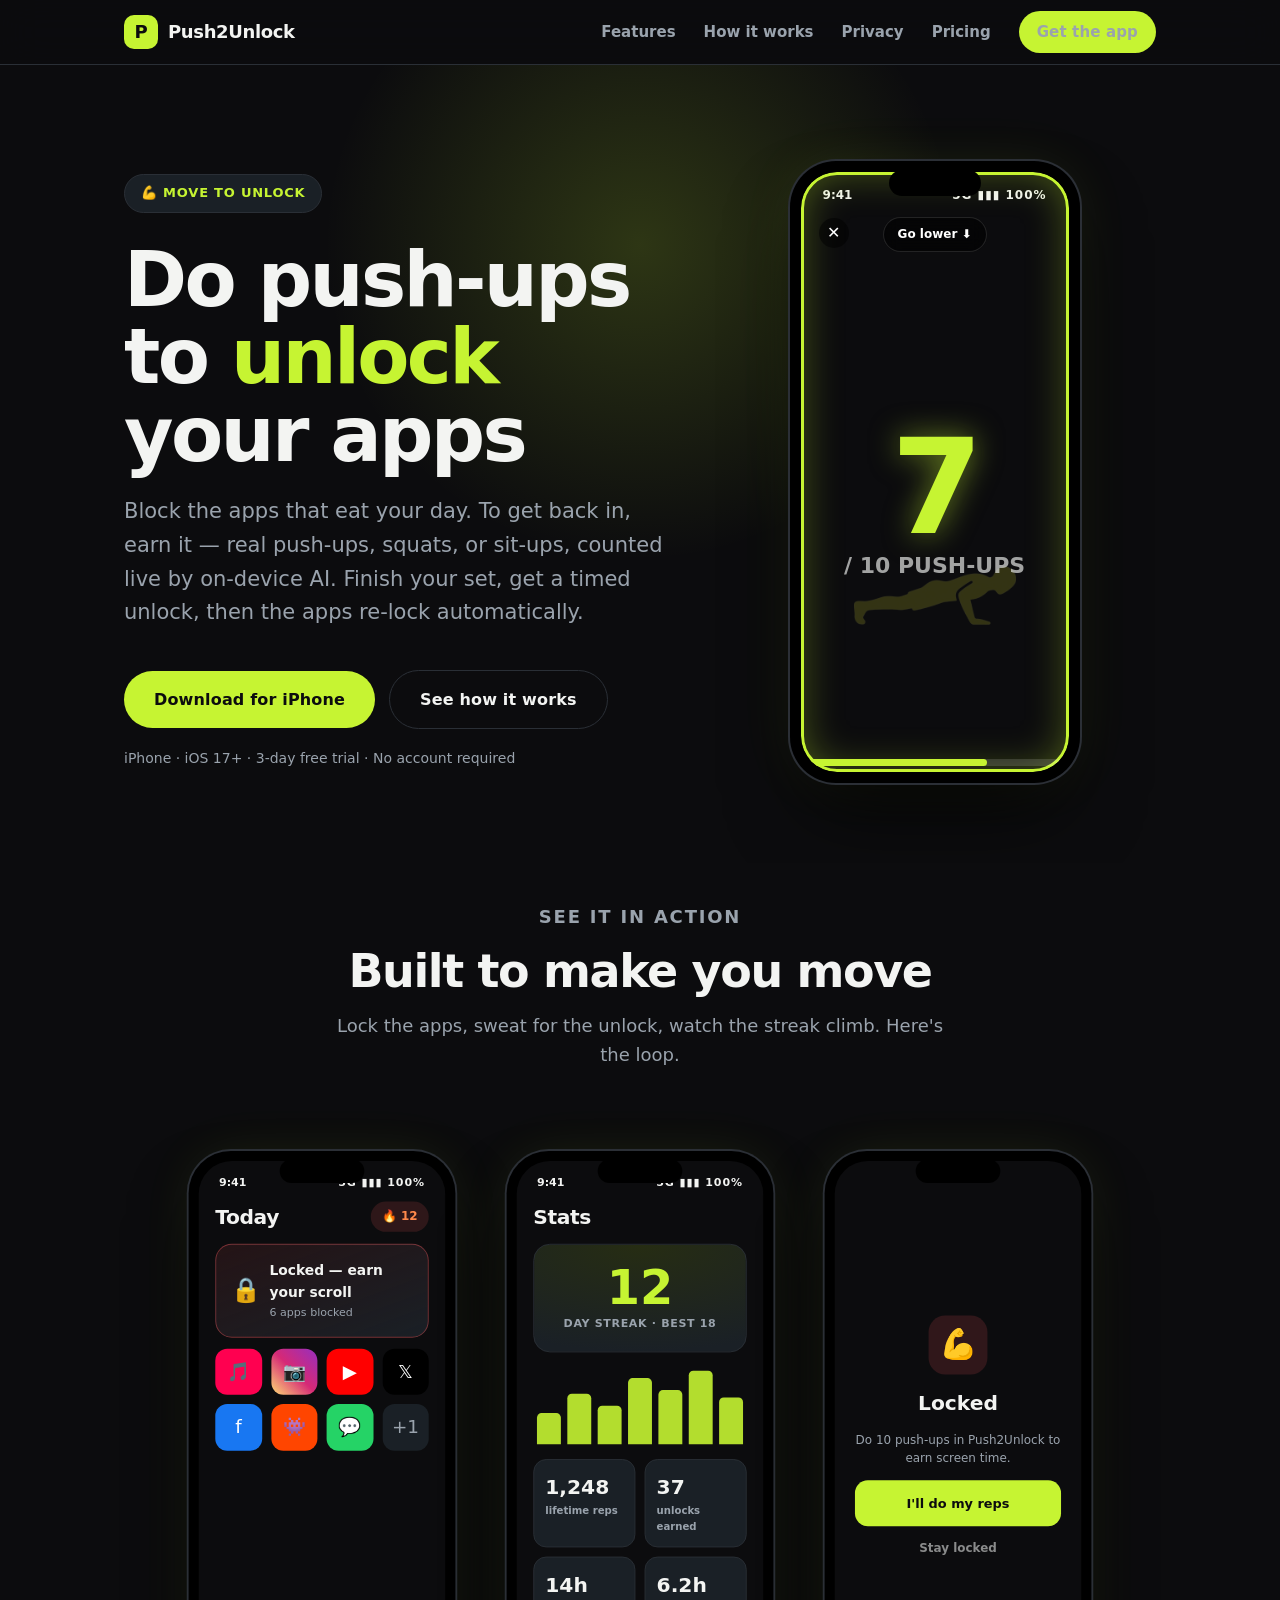
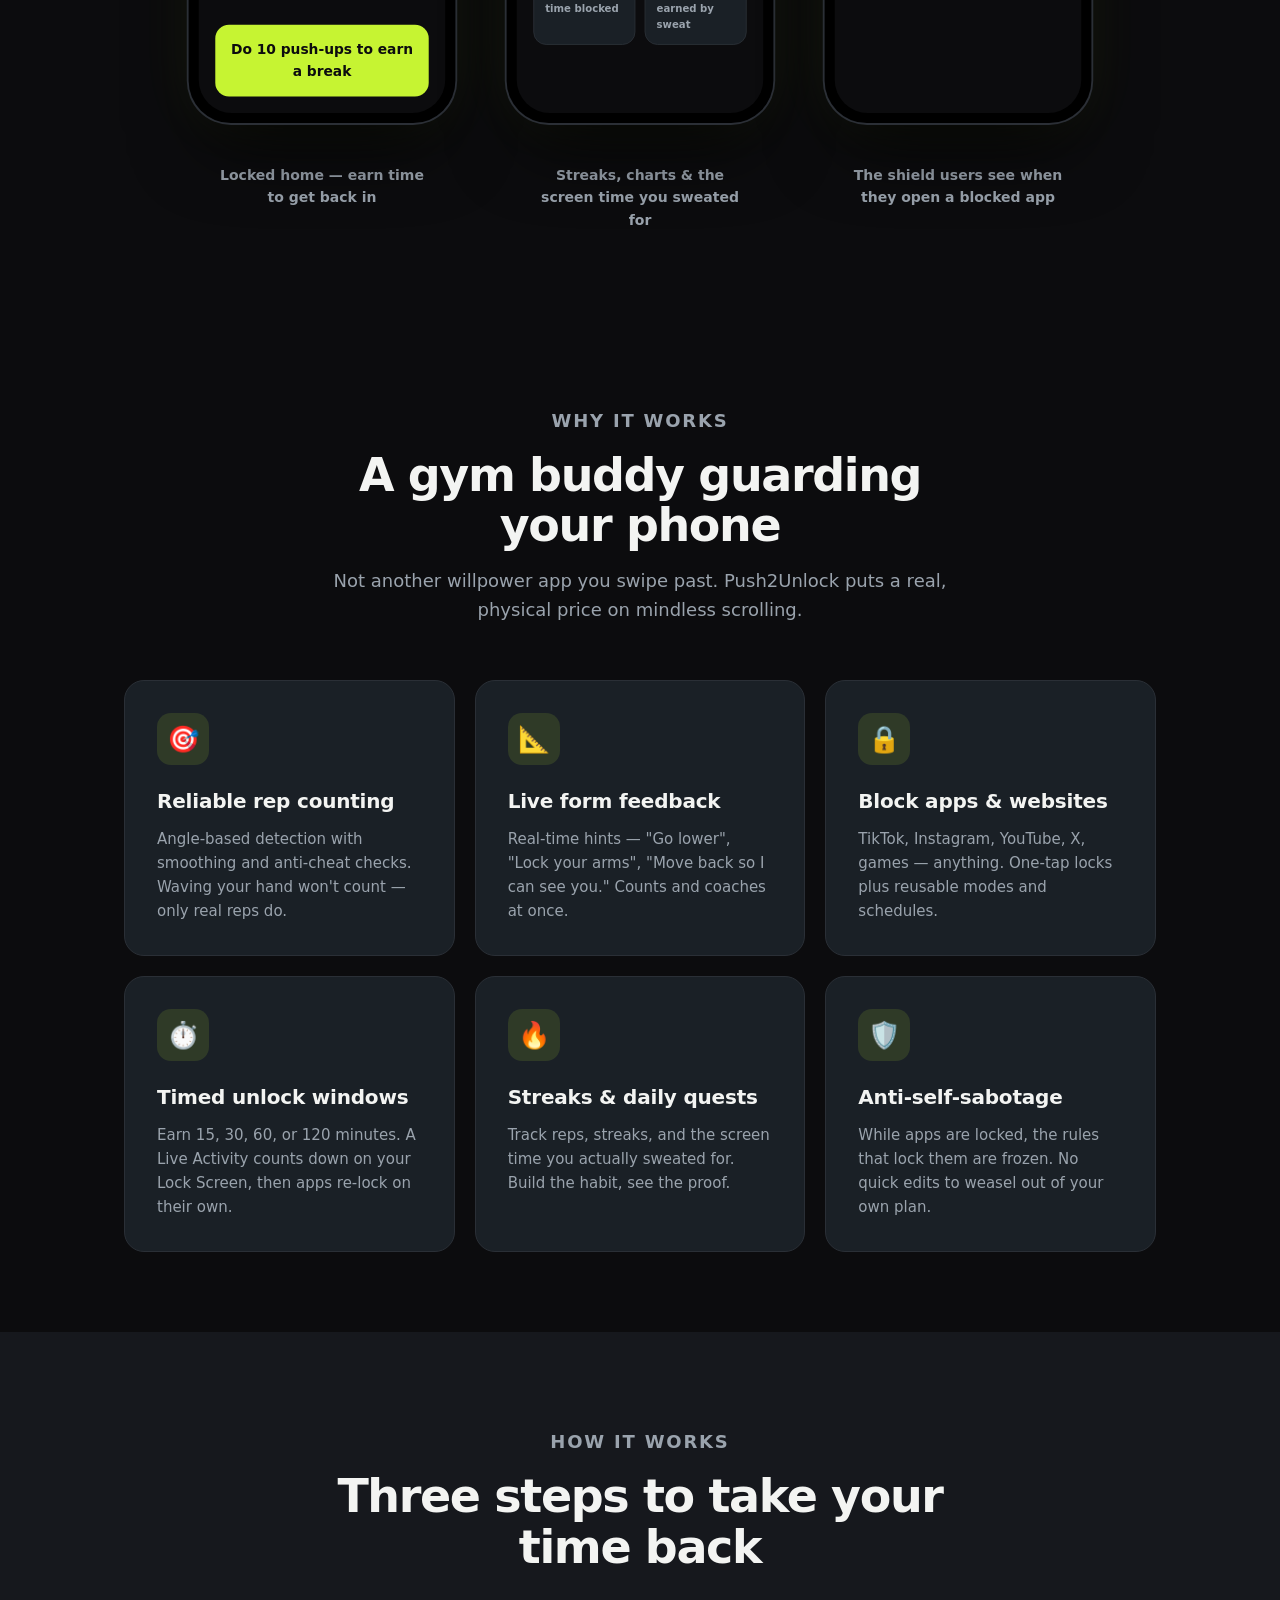
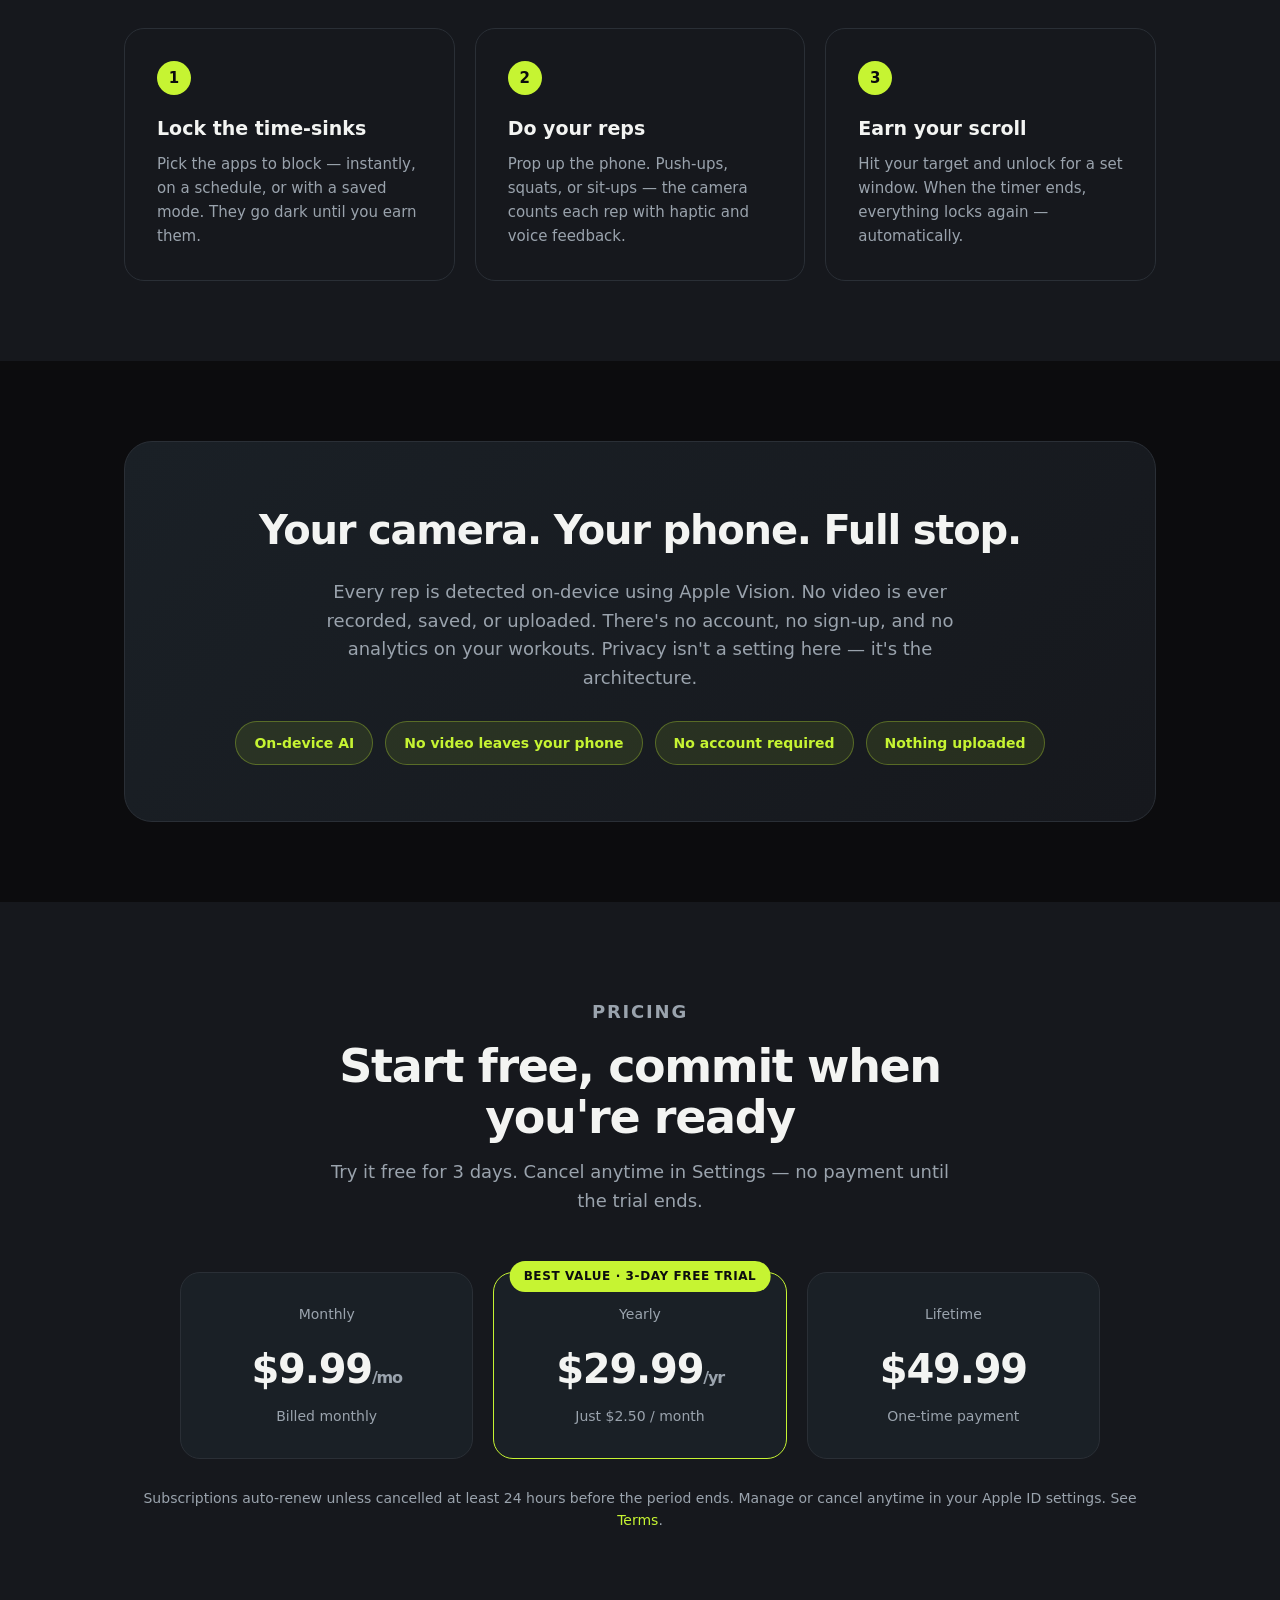
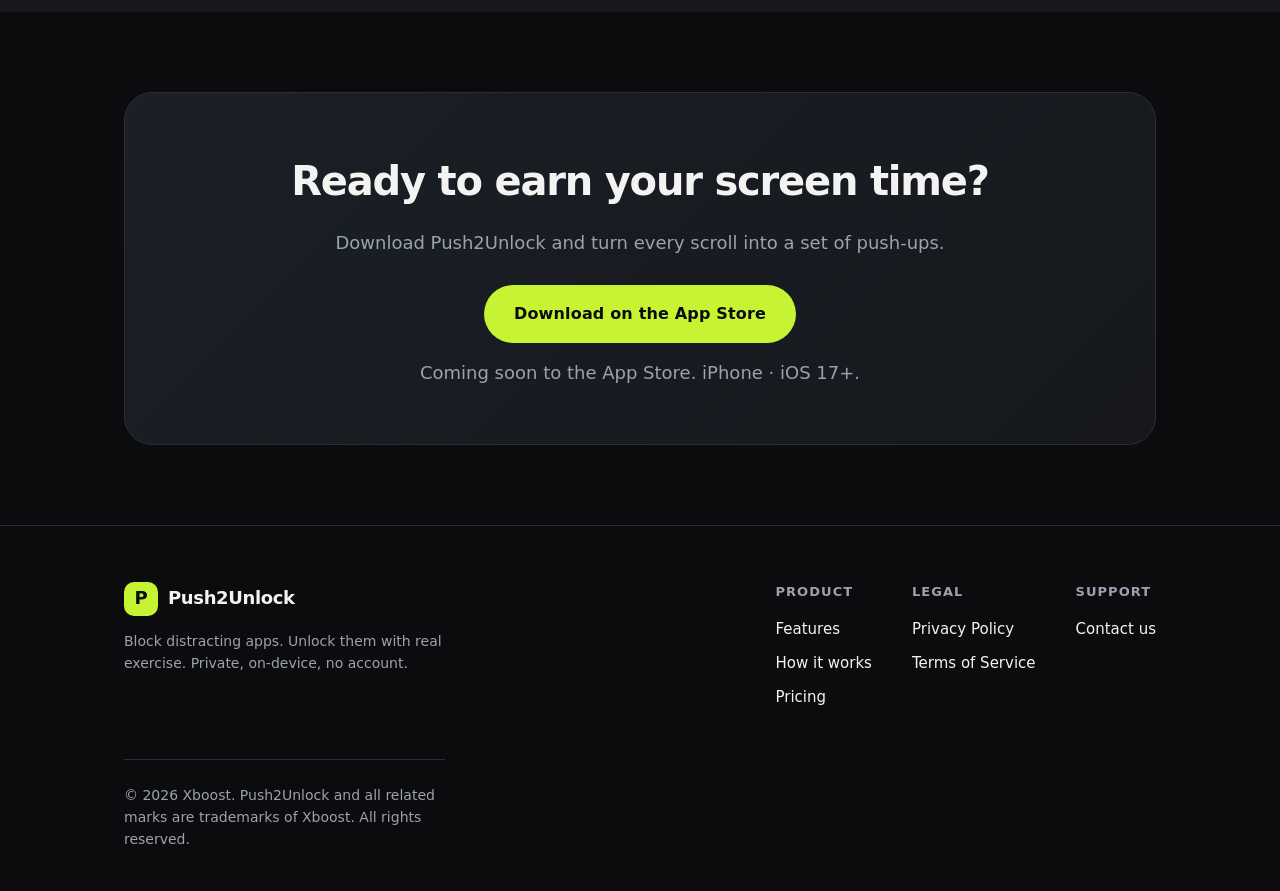
==== index.html @ 7b121238 "landing page push2unlock v1" ====
<!DOCTYPE html>
<html lang="en">
<head>
  <meta charset="UTF-8" />
  <meta name="viewport" content="width=device-width, initial-scale=1.0" />
  <title>Push2Unlock — Do Push-Ups to Unlock Your Apps</title>
  <meta name="description" content="Block distracting apps. Earn screen time by doing real push-ups, squats, or sit-ups. On-device AI counts your reps — no video ever leaves your phone." />
  <meta property="og:title" content="Push2Unlock — Do Push-Ups to Unlock Your Apps" />
  <meta property="og:description" content="Block TikTok, Instagram, YouTube & more. Unlock them with real exercise. Private, on-device rep counting." />
  <meta property="og:type" content="website" />
  <link rel="stylesheet" href="styles.css" />
</head>
<body>

  <nav class="nav">
    <div class="wrap">
      <a href="index.html" class="brand"><span class="mark">P</span>Push2Unlock</a>
      <div class="nav-links">
        <a href="#features">Features</a>
        <a href="#how">How it works</a>
        <a href="#privacy">Privacy</a>
        <a href="#pricing">Pricing</a>
        <a href="#download" class="btn btn-sm">Get the app</a>
      </div>
    </div>
  </nav>

  <header class="hero">
    <div class="wrap hero-split">
      <div>
        <span class="chip">💪 Move to unlock</span>
        <h1>Do push-ups to <span class="accent">unlock</span> your apps</h1>
        <p class="lede">
          Block the apps that eat your day. To get back in, earn it — real push-ups, squats,
          or sit-ups, counted live by on-device AI. Finish your set, get a timed unlock, then
          the apps re-lock automatically.
        </p>
        <div class="cta-row">
          <a href="#download" class="btn">Download for iPhone</a>
          <a href="#how" class="btn btn-ghost">See how it works</a>
        </div>
        <p class="note">iPhone · iOS 17+ · 3-day free trial · No account required</p>
      </div>
      <div class="hero-phones">
        <!-- Workout counter takeover -->
        <div class="device">
          <div class="notch"></div>
          <div class="screen scr-workout">
            <div class="statusbar"><span>9:41</span><span style="letter-spacing:1px;">5G ▮▮▮ 100%</span></div>
            <div class="wk-x">✕</div>
            <img class="wk-sil" src="assets/push-ups.png" alt="" />
            <div class="wk-pill">Go lower ⬇</div>
            <div class="wk-count">
              <div class="big">7</div>
              <div class="of">/ 10 PUSH-UPS</div>
            </div>
            <div class="wk-bar"><i></i></div>
          </div>
        </div>
      </div>
    </div>
  </header>

  <section id="screens" style="padding-top: 24px;">
    <div class="wrap">
      <div class="section-head">
        <p class="eyebrow">See it in action</p>
        <h2>Built to make you move</h2>
        <p>Lock the apps, sweat for the unlock, watch the streak climb. Here's the loop.</p>
      </div>
      <div class="gallery">

        <!-- Home — locked -->
        <figure>
          <div class="device">
            <div class="notch"></div>
            <div class="screen">
              <div class="statusbar"><span>9:41</span><span style="letter-spacing:1px;">5G ▮▮▮ 100%</span></div>
              <div class="scr-pad">
                <div class="appbar"><span class="ttl">Today</span><span class="flame">🔥 12</span></div>
                <div class="uicard locked">
                  <div class="lock-status">
                    <span class="em">🔒</span>
                    <div>
                      <div class="t">Locked — earn your scroll</div>
                      <div class="s">6 apps blocked</div>
                    </div>
                  </div>
                </div>
                <div class="appgrid">
                  <div class="ic" style="background:#FF0050;">🎵</div>
                  <div class="ic" style="background:linear-gradient(45deg,#feda75,#d62976,#962fbf);">📷</div>
                  <div class="ic" style="background:#FF0000;">▶</div>
                  <div class="ic" style="background:#000;">𝕏</div>
                  <div class="ic" style="background:#1877F2;">f</div>
                  <div class="ic" style="background:#FF4500;">👾</div>
                  <div class="ic" style="background:#25D366;">💬</div>
                  <div class="ic" style="background:var(--ink-card);color:var(--fog);">+1</div>
                </div>
                <div style="flex:1;"></div>
                <div class="btn-fill lg">Do 10 push-ups to earn a break</div>
              </div>
            </div>
          </div>
          <figcaption>Locked home — earn time to get back in</figcaption>
        </figure>

        <!-- Stats -->
        <figure>
          <div class="device">
            <div class="notch"></div>
            <div class="screen">
              <div class="statusbar"><span>9:41</span><span style="letter-spacing:1px;">5G ▮▮▮ 100%</span></div>
              <div class="scr-pad">
                <div class="appbar"><span class="ttl">Stats</span></div>
                <div class="streak-hero">
                  <div class="n">12</div>
                  <div class="l">day streak · best 18</div>
                </div>
                <div class="chart">
                  <i style="height:40%"></i><i style="height:65%"></i><i style="height:50%"></i>
                  <i style="height:85%"></i><i style="height:70%"></i><i style="height:95%"></i><i style="height:60%"></i>
                </div>
                <div class="statrow">
                  <div class="stat-mini"><div class="v">1,248</div><div class="k">lifetime reps</div></div>
                  <div class="stat-mini"><div class="v">37</div><div class="k">unlocks earned</div></div>
                  <div class="stat-mini"><div class="v">14h</div><div class="k">time blocked</div></div>
                  <div class="stat-mini"><div class="v">6.2h</div><div class="k">earned by sweat</div></div>
                </div>
              </div>
            </div>
          </div>
          <figcaption>Streaks, charts & the screen time you sweated for</figcaption>
        </figure>

        <!-- Shield (on a blocked app) -->
        <figure>
          <div class="device">
            <div class="notch"></div>
            <div class="screen scr-shield">
              <div class="lk">💪</div>
              <h4>Locked</h4>
              <p>Do 10 push-ups in Push2Unlock to earn screen time.</p>
              <div class="b1">I'll do my reps</div>
              <div class="b2">Stay locked</div>
            </div>
          </div>
          <figcaption>The shield users see when they open a blocked app</figcaption>
        </figure>

      </div>
    </div>
  </section>

  <section id="features">
    <div class="wrap">
      <div class="section-head">
        <p class="eyebrow">Why it works</p>
        <h2>A gym buddy guarding your phone</h2>
        <p>Not another willpower app you swipe past. Push2Unlock puts a real, physical price on mindless scrolling.</p>
      </div>
      <div class="grid">
        <div class="card">
          <div class="ico">🎯</div>
          <h3>Reliable rep counting</h3>
          <p>Angle-based detection with smoothing and anti-cheat checks. Waving your hand won't count — only real reps do.</p>
        </div>
        <div class="card">
          <div class="ico">📐</div>
          <h3>Live form feedback</h3>
          <p>Real-time hints — "Go lower", "Lock your arms", "Move back so I can see you." Counts and coaches at once.</p>
        </div>
        <div class="card">
          <div class="ico">🔒</div>
          <h3>Block apps & websites</h3>
          <p>TikTok, Instagram, YouTube, X, games — anything. One-tap locks plus reusable modes and schedules.</p>
        </div>
        <div class="card">
          <div class="ico">⏱️</div>
          <h3>Timed unlock windows</h3>
          <p>Earn 15, 30, 60, or 120 minutes. A Live Activity counts down on your Lock Screen, then apps re-lock on their own.</p>
        </div>
        <div class="card">
          <div class="ico">🔥</div>
          <h3>Streaks & daily quests</h3>
          <p>Track reps, streaks, and the screen time you actually sweated for. Build the habit, see the proof.</p>
        </div>
        <div class="card">
          <div class="ico">🛡️</div>
          <h3>Anti-self-sabotage</h3>
          <p>While apps are locked, the rules that lock them are frozen. No quick edits to weasel out of your own plan.</p>
        </div>
      </div>
    </div>
  </section>

  <section id="how" style="background: var(--ink-raised);">
    <div class="wrap">
      <div class="section-head">
        <p class="eyebrow">How it works</p>
        <h2>Three steps to take your time back</h2>
      </div>
      <div class="steps">
        <div class="step">
          <div class="num"></div>
          <h3>Lock the time-sinks</h3>
          <p>Pick the apps to block — instantly, on a schedule, or with a saved mode. They go dark until you earn them.</p>
        </div>
        <div class="step">
          <div class="num"></div>
          <h3>Do your reps</h3>
          <p>Prop up the phone. Push-ups, squats, or sit-ups — the camera counts each rep with haptic and voice feedback.</p>
        </div>
        <div class="step">
          <div class="num"></div>
          <h3>Earn your scroll</h3>
          <p>Hit your target and unlock for a set window. When the timer ends, everything locks again — automatically.</p>
        </div>
      </div>
    </div>
  </section>

  <section id="privacy">
    <div class="wrap">
      <div class="band">
        <h2>Your camera. Your phone. Full stop.</h2>
        <p>
          Every rep is detected on-device using Apple Vision. No video is ever recorded, saved, or
          uploaded. There's no account, no sign-up, and no analytics on your workouts. Privacy
          isn't a setting here — it's the architecture.
        </p>
        <div class="pill-row">
          <span class="pill">On-device AI</span>
          <span class="pill">No video leaves your phone</span>
          <span class="pill">No account required</span>
          <span class="pill">Nothing uploaded</span>
        </div>
      </div>
    </div>
  </section>

  <section id="pricing" style="background: var(--ink-raised);">
    <div class="wrap">
      <div class="section-head">
        <p class="eyebrow">Pricing</p>
        <h2>Start free, commit when you're ready</h2>
        <p>Try it free for 3 days. Cancel anytime in Settings — no payment until the trial ends.</p>
      </div>
      <div class="plans">
        <div class="plan">
          <div class="term">Monthly</div>
          <div class="price">$9.99<small>/mo</small></div>
          <div class="term">Billed monthly</div>
        </div>
        <div class="plan featured">
          <div class="badge">BEST VALUE · 3-DAY FREE TRIAL</div>
          <div class="term">Yearly</div>
          <div class="price">$29.99<small>/yr</small></div>
          <div class="term">Just $2.50 / month</div>
        </div>
        <div class="plan">
          <div class="term">Lifetime</div>
          <div class="price">$49.99</div>
          <div class="term">One-time payment</div>
        </div>
      </div>
      <p class="note" style="text-align:center; margin-top:28px;">
        Subscriptions auto-renew unless cancelled at least 24 hours before the period ends.
        Manage or cancel anytime in your Apple ID settings. See <a href="terms.html">Terms</a>.
      </p>
    </div>
  </section>

  <section id="download">
    <div class="wrap">
      <div class="band">
        <h2>Ready to earn your screen time?</h2>
        <p>Download Push2Unlock and turn every scroll into a set of push-ups.</p>
        <div class="cta-row" style="margin-top:28px;">
          <a href="#" class="btn">Download on the App Store</a>
        </div>
        <p class="note">Coming soon to the App Store. iPhone · iOS 17+.</p>
      </div>
    </div>
  </section>

  <footer class="footer">
    <div class="wrap">
      <div>
        <a href="index.html" class="brand"><span class="mark">P</span>Push2Unlock</a>
        <p>Block distracting apps. Unlock them with real exercise. Private, on-device, no account.</p>
      </div>
      <div class="footer-links">
        <div class="footer-col">
          <h4>Product</h4>
          <a href="#features">Features</a>
          <a href="#how">How it works</a>
          <a href="#pricing">Pricing</a>
        </div>
        <div class="footer-col">
          <h4>Legal</h4>
          <a href="privacy.html">Privacy Policy</a>
          <a href="terms.html">Terms of Service</a>
        </div>
        <div class="footer-col">
          <h4>Support</h4>
          <a href="mailto:victor@xboostapp.io">Contact us</a>
        </div>
      </div>
    </div>
    <div class="wrap">
      <p class="copyright">© 2026 Xboost. Push2Unlock and all related marks are trademarks of Xboost. All rights reserved.</p>
    </div>
  </footer>

</body>
</html>
---- styles.css ----
/* Push2Unlock — shared styles */
:root {
  --ink: #0C0C0E;
  --ink-raised: #16181D;
  --ink-card: #1A2026;
  --volt: #C6F432;
  --volt-pressed: #A8D424;
  --signal: #FF5A5F;
  --fog: #9AA3AD;
  --paper: #F3F4F2;
  --border: #2A2F36;
  --maxw: 1080px;
  --radius: 20px;
}

* { margin: 0; padding: 0; box-sizing: border-box; }

html { scroll-behavior: smooth; -webkit-text-size-adjust: 100%; }

body {
  font-family: -apple-system, BlinkMacSystemFont, "SF Pro Display", "SF Pro Text", "Segoe UI", system-ui, sans-serif;
  background: var(--ink);
  color: var(--paper);
  line-height: 1.6;
  overflow-x: hidden;
  -webkit-font-smoothing: antialiased;
}

a { color: var(--volt); text-decoration: none; }
a:hover { text-decoration: underline; }

.wrap { max-width: var(--maxw); margin: 0 auto; padding: 0 24px; }

/* ---------- Nav ---------- */
.nav {
  position: sticky; top: 0; z-index: 50;
  background: rgba(12, 12, 14, 0.72);
  backdrop-filter: saturate(180%) blur(20px);
  -webkit-backdrop-filter: saturate(180%) blur(20px);
  border-bottom: 1px solid var(--border);
}
.nav .wrap { display: flex; align-items: center; justify-content: space-between; height: 64px; }
.brand { display: flex; align-items: center; gap: 10px; font-weight: 800; font-size: 18px; letter-spacing: -0.02em; color: var(--paper); }
.brand:hover { text-decoration: none; }
.brand .mark {
  width: 34px; height: 34px; border-radius: 10px;
  background: var(--volt); color: var(--ink);
  display: grid; place-items: center; font-size: 18px; font-weight: 900;
}
.nav-links { display: flex; gap: 28px; align-items: center; }
.nav-links a { color: var(--fog); font-size: 15px; font-weight: 600; }
.nav-links a:hover { color: var(--paper); text-decoration: none; }
@media (max-width: 640px) { .nav-links a:not(.btn-sm) { display: none; } }

.btn {
  display: inline-block; background: var(--volt); color: var(--ink);
  font-weight: 800; letter-spacing: 0.01em;
  padding: 16px 30px; border-radius: 999px; font-size: 16px;
  transition: transform .15s ease, background .15s ease;
}
.btn:hover { background: var(--volt-pressed); text-decoration: none; transform: translateY(-2px); }
.btn-sm { padding: 9px 18px; font-size: 14px; }
.btn-ghost { background: transparent; color: var(--paper); border: 1px solid var(--border); }
.btn-ghost:hover { background: var(--ink-card); }

/* ---------- Hero ---------- */
.hero { position: relative; padding: 96px 0 80px; text-align: center; overflow: hidden; }
.hero::before {
  content: ""; position: absolute; top: -180px; left: 50%; transform: translateX(-50%);
  width: 720px; height: 720px; border-radius: 50%;
  background: radial-gradient(circle, rgba(198,244,50,0.18), transparent 62%);
  pointer-events: none; z-index: 0;
}
.hero .wrap { position: relative; z-index: 1; }
.chip {
  display: inline-flex; align-items: center; gap: 8px;
  background: var(--ink-card); border: 1px solid var(--border);
  color: var(--volt); font-weight: 700; font-size: 13px; letter-spacing: 0.06em;
  text-transform: uppercase; padding: 8px 16px; border-radius: 999px; margin-bottom: 28px;
}
h1 {
  font-size: clamp(40px, 7vw, 76px); line-height: 1.02; font-weight: 900;
  letter-spacing: -0.035em; max-width: 14ch; margin: 0 auto 22px;
}
h1 .accent { color: var(--volt); }
.lede { font-size: clamp(17px, 2.4vw, 21px); color: var(--fog); max-width: 56ch; margin: 0 auto 40px; }
.cta-row { display: flex; gap: 14px; justify-content: center; flex-wrap: wrap; align-items: center; }
.note { color: var(--fog); font-size: 14px; margin-top: 18px; }

/* ---------- Sections ---------- */
section { padding: 80px 0; }
.section-head { text-align: center; max-width: 640px; margin: 0 auto 56px; }
.section-head h2 { font-size: clamp(30px, 4.5vw, 46px); font-weight: 900; letter-spacing: -0.03em; line-height: 1.1; }
.section-head p { color: var(--fog); font-size: 18px; margin-top: 16px; }
.eyebrow { color: var(--volt); font-weight: 800; text-transform: uppercase; letter-spacing: 0.1em; font-size: 13px; margin-bottom: 14px; }

/* feature grid */
.grid { display: grid; gap: 20px; grid-template-columns: repeat(3, 1fr); }
@media (max-width: 860px) { .grid { grid-template-columns: 1fr; } }
.card {
  background: var(--ink-card); border: 1px solid var(--border);
  border-radius: var(--radius); padding: 32px;
  transition: border-color .2s ease, transform .2s ease;
}
.card:hover { border-color: var(--volt); transform: translateY(-3px); }
.card .ico {
  width: 52px; height: 52px; border-radius: 14px;
  background: rgba(198,244,50,0.12); display: grid; place-items: center;
  font-size: 26px; margin-bottom: 20px;
}
.card h3 { font-size: 20px; font-weight: 800; letter-spacing: -0.01em; margin-bottom: 10px; }
.card p { color: var(--fog); font-size: 15px; }

/* how it works */
.steps { display: grid; gap: 20px; grid-template-columns: repeat(3, 1fr); counter-reset: step; }
@media (max-width: 860px) { .steps { grid-template-columns: 1fr; } }
.step { background: var(--ink-raised); border: 1px solid var(--border); border-radius: var(--radius); padding: 32px; position: relative; }
.step .num {
  counter-increment: step; font-size: 15px; font-weight: 900; color: var(--ink);
  background: var(--volt); width: 34px; height: 34px; border-radius: 50%;
  display: grid; place-items: center; margin-bottom: 18px;
}
.step .num::before { content: counter(step); }
.step h3 { font-size: 19px; font-weight: 800; margin-bottom: 8px; }
.step p { color: var(--fog); font-size: 15px; }

/* privacy band */
.band {
  background: linear-gradient(135deg, var(--ink-card), var(--ink-raised));
  border: 1px solid var(--border); border-radius: 28px; padding: 56px 40px; text-align: center;
}
.band h2 { font-size: clamp(28px, 4vw, 40px); font-weight: 900; letter-spacing: -0.03em; }
.band p { color: var(--fog); font-size: 18px; max-width: 60ch; margin: 16px auto 0; }
.pill-row { display: flex; gap: 12px; justify-content: center; flex-wrap: wrap; margin-top: 28px; }
.pill { background: rgba(198,244,50,0.1); border: 1px solid rgba(198,244,50,0.3); color: var(--volt); font-weight: 700; font-size: 14px; padding: 10px 18px; border-radius: 999px; }

/* pricing */
.plans { display: grid; gap: 20px; grid-template-columns: repeat(3, 1fr); max-width: 920px; margin: 0 auto; }
@media (max-width: 860px) { .plans { grid-template-columns: 1fr; } }
.plan { background: var(--ink-card); border: 1px solid var(--border); border-radius: var(--radius); padding: 30px; text-align: center; position: relative; }
.plan.featured { border-color: var(--volt); }
.plan .badge { position: absolute; top: -12px; left: 50%; transform: translateX(-50%); background: var(--volt); color: var(--ink); font-weight: 800; font-size: 12px; letter-spacing: 0.05em; padding: 6px 14px; border-radius: 999px; white-space: nowrap; }
.plan .price { font-size: 40px; font-weight: 900; letter-spacing: -0.03em; margin: 12px 0 4px; }
.plan .price small { font-size: 16px; color: var(--fog); font-weight: 600; }
.plan .term { color: var(--fog); font-size: 14px; }

/* ---------- Footer ---------- */
.footer { border-top: 1px solid var(--border); padding: 56px 0 40px; }
.footer .wrap { display: flex; justify-content: space-between; gap: 32px; flex-wrap: wrap; }
.footer .brand { margin-bottom: 14px; }
.footer p { color: var(--fog); font-size: 14px; max-width: 36ch; }
.footer-links { display: flex; gap: 40px; flex-wrap: wrap; }
.footer-col h4 { font-size: 13px; text-transform: uppercase; letter-spacing: 0.08em; color: var(--fog); margin-bottom: 14px; }
.footer-col a { display: block; color: var(--paper); font-size: 15px; margin-bottom: 10px; font-weight: 500; }
.footer-col a:hover { color: var(--volt); text-decoration: none; }
.copyright { color: var(--fog); font-size: 13px; margin-top: 40px; padding-top: 24px; border-top: 1px solid var(--border); }

/* ---------- Legal pages ---------- */
.legal { padding: 64px 0 96px; }
.legal .wrap { max-width: 760px; }
.legal h1 { font-size: clamp(32px, 5vw, 48px); text-align: left; max-width: none; margin-bottom: 8px; }
.legal .updated { color: var(--fog); font-size: 15px; margin-bottom: 48px; }
.legal h2 { font-size: 24px; font-weight: 800; letter-spacing: -0.02em; margin: 44px 0 14px; }
.legal h3 { font-size: 18px; font-weight: 700; margin: 28px 0 10px; }
.legal p, .legal li { color: #C9CFD6; font-size: 16px; margin-bottom: 14px; }
.legal ul { padding-left: 24px; margin-bottom: 14px; }
.legal li { margin-bottom: 8px; }
.legal strong { color: var(--paper); }
.legal .lead { font-size: 18px; color: var(--paper); }
.toc { background: var(--ink-card); border: 1px solid var(--border); border-radius: var(--radius); padding: 24px 28px; margin-bottom: 40px; }
.toc h4 { font-size: 13px; text-transform: uppercase; letter-spacing: 0.08em; color: var(--fog); margin-bottom: 14px; }
.toc ol { padding-left: 20px; }
.toc li { margin-bottom: 6px; color: var(--paper); }
.toc a { color: var(--paper); font-weight: 500; }
.toc a:hover { color: var(--volt); }
.callout { background: rgba(198,244,50,0.08); border: 1px solid rgba(198,244,50,0.25); border-radius: 14px; padding: 20px 24px; margin: 24px 0; }
.callout p { color: var(--paper); margin: 0; }

/* ============ Phone mockups ============ */
.device {
  position: relative;
  width: 290px; aspect-ratio: 9 / 19.3;
  background: #000;
  border-radius: 46px;
  padding: 11px;
  box-shadow: 0 0 0 2px #2b2f36, 0 40px 80px -20px rgba(0,0,0,0.8), 0 0 60px -10px rgba(198,244,50,0.12);
  flex: none;
}
.device .screen {
  position: relative; width: 100%; height: 100%;
  border-radius: 36px; overflow: hidden;
  background: var(--ink);
  display: flex; flex-direction: column;
}
.device .notch {
  position: absolute; top: 9px; left: 50%; transform: translateX(-50%);
  width: 92px; height: 26px; background: #000; border-radius: 999px; z-index: 9;
}
.statusbar { display: flex; justify-content: space-between; align-items: center; padding: 14px 22px 6px; font-size: 12px; font-weight: 700; color: var(--paper); }
.scr-pad { padding: 4px 18px 18px; display: flex; flex-direction: column; gap: 12px; flex: 1; min-height: 0; }

/* hero two-column layout */
.hero-split { display: grid; grid-template-columns: 1.1fr 0.9fr; gap: 48px; align-items: center; text-align: left; }
.hero-split h1 { margin-left: 0; }
.hero-split .lede { margin-left: 0; }
.hero-split .cta-row { justify-content: flex-start; }
.hero-phones { display: flex; justify-content: center; position: relative; }
@media (max-width: 900px) {
  .hero-split { grid-template-columns: 1fr; text-align: center; }
  .hero-split h1, .hero-split .lede { margin-left: auto; margin-right: auto; }
  .hero-split .cta-row { justify-content: center; }
  .hero-phones { margin-top: 12px; }
}

/* --- Workout counter takeover screen --- */
.scr-workout { background: radial-gradient(120% 80% at 50% 30%, #1c2410, #07090c 70%); position: relative; }
.scr-workout::after {
  content: ""; position: absolute; inset: 0; border-radius: 36px; pointer-events: none;
  box-shadow: inset 0 0 0 3px var(--volt), inset 0 0 40px rgba(198,244,50,0.35);
}
.wk-sil { position: absolute; bottom: 12%; left: 50%; transform: translateX(-50%); width: 78%; opacity: 0.16; filter: brightness(1.4); }
.wk-pill { align-self: center; margin-top: 6px; background: rgba(0,0,0,0.55); backdrop-filter: blur(8px); border: 1px solid rgba(255,255,255,0.12); color: #fff; font-size: 12px; font-weight: 700; padding: 7px 14px; border-radius: 999px; z-index: 2; }
.wk-count { flex: 1; display: flex; flex-direction: column; align-items: center; justify-content: center; z-index: 2; }
.wk-count .big { font-size: 132px; line-height: 0.9; font-weight: 900; color: var(--volt); font-variant-numeric: tabular-nums; text-shadow: 0 0 30px rgba(198,244,50,0.5); letter-spacing: -0.04em; }
.wk-count .of { font-size: 22px; font-weight: 800; color: rgba(243,244,242,0.65); margin-top: 2px; }
.wk-bar { height: 7px; border-radius: 999px; background: rgba(255,255,255,0.14); margin: 0 4px 6px; overflow: hidden; z-index: 2; }
.wk-bar > i { display: block; height: 100%; width: 70%; background: var(--volt); border-radius: 999px; }
.wk-x { position: absolute; top: 46px; left: 18px; width: 30px; height: 30px; border-radius: 50%; background: rgba(0,0,0,0.5); color:#fff; display: grid; place-items: center; font-size: 16px; z-index: 5; }

/* --- generic app card bits --- */
.appbar { display: flex; align-items: center; justify-content: space-between; }
.appbar .ttl { font-size: 22px; font-weight: 900; letter-spacing: -0.02em; }
.flame { background: rgba(255,90,95,0.14); color: #FF8A4C; font-weight: 800; font-size: 13px; padding: 6px 12px; border-radius: 999px; }
.uicard { background: var(--ink-card); border: 1px solid var(--border); border-radius: 18px; padding: 16px; }
.uicard.locked { border-color: rgba(255,90,95,0.4); background: linear-gradient(160deg, rgba(255,90,95,0.10), var(--ink-card)); }
.lock-status { display: flex; align-items: center; gap: 10px; }
.lock-status .em { font-size: 26px; }
.lock-status .t { font-size: 15px; font-weight: 800; }
.lock-status .s { font-size: 12px; color: var(--fog); }
.appgrid { display: grid; grid-template-columns: repeat(4, 1fr); gap: 10px; }
.appgrid .ic { aspect-ratio: 1; border-radius: 13px; display: grid; place-items: center; font-size: 20px; color: #fff; }
.btn-fill { background: var(--volt); color: var(--ink); font-weight: 800; font-size: 14px; text-align: center; padding: 15px; border-radius: 15px; }
.btn-fill.lg { font-size: 15px; }
.chips { display: flex; gap: 8px; flex-wrap: wrap; }
.chip-x { background: var(--ink-card); border: 1px solid var(--border); color: var(--fog); font-size: 12px; font-weight: 700; padding: 7px 12px; border-radius: 999px; }
.chip-x.on { background: rgba(198,244,50,0.14); border-color: var(--volt); color: var(--volt); }

/* --- stats screen --- */
.streak-hero { text-align: center; padding: 20px 14px; background: radial-gradient(120% 100% at 50% 0%, rgba(198,244,50,0.14), var(--ink-card)); border:1px solid var(--border); border-radius:18px; }
.streak-hero .n { font-size: 52px; font-weight: 900; color: var(--volt); line-height: 1; font-variant-numeric: tabular-nums; }
.streak-hero .l { font-size: 12px; color: var(--fog); font-weight: 700; text-transform: uppercase; letter-spacing: 0.06em; margin-top: 4px; }
.chart { display: flex; align-items: flex-end; gap: 7px; height: 92px; padding: 4px; }
.chart > i { flex: 1; background: var(--volt); border-radius: 5px 5px 0 0; opacity: 0.9; }
.statrow { display: grid; grid-template-columns: 1fr 1fr; gap: 10px; }
.stat-mini { background: var(--ink-card); border: 1px solid var(--border); border-radius: 14px; padding: 12px; }
.stat-mini .v { font-size: 22px; font-weight: 900; color: var(--paper); font-variant-numeric: tabular-nums; }
.stat-mini .k { font-size: 11px; color: var(--fog); font-weight: 600; }

/* --- shield screen (on a blocked app) --- */
.scr-shield { background: linear-gradient(180deg, #0a0c10, #07090c); align-items: center; justify-content: center; padding: 30px 22px; text-align: center; gap: 14px; }
.scr-shield .lk { width: 64px; height: 64px; border-radius: 18px; background: rgba(255,90,95,0.15); display: grid; place-items: center; font-size: 32px; }
.scr-shield h4 { font-size: 22px; font-weight: 900; }
.scr-shield p { font-size: 13px; color: var(--fog); line-height: 1.45; }
.scr-shield .b1 { width: 100%; background: var(--volt); color: var(--ink); font-weight: 800; padding: 14px; border-radius: 14px; font-size: 14px; }
.scr-shield .b2 { color: rgba(243,244,242,0.55); font-size: 13px; font-weight: 700; }

/* gallery */
.gallery { display: flex; gap: 28px; justify-content: center; flex-wrap: wrap; align-items: flex-start; }
.gallery figure { display: flex; flex-direction: column; align-items: center; gap: 16px; }
.gallery figcaption { color: var(--fog); font-size: 14px; font-weight: 600; max-width: 22ch; text-align: center; }
.gallery .device { transform: scale(0.92); }
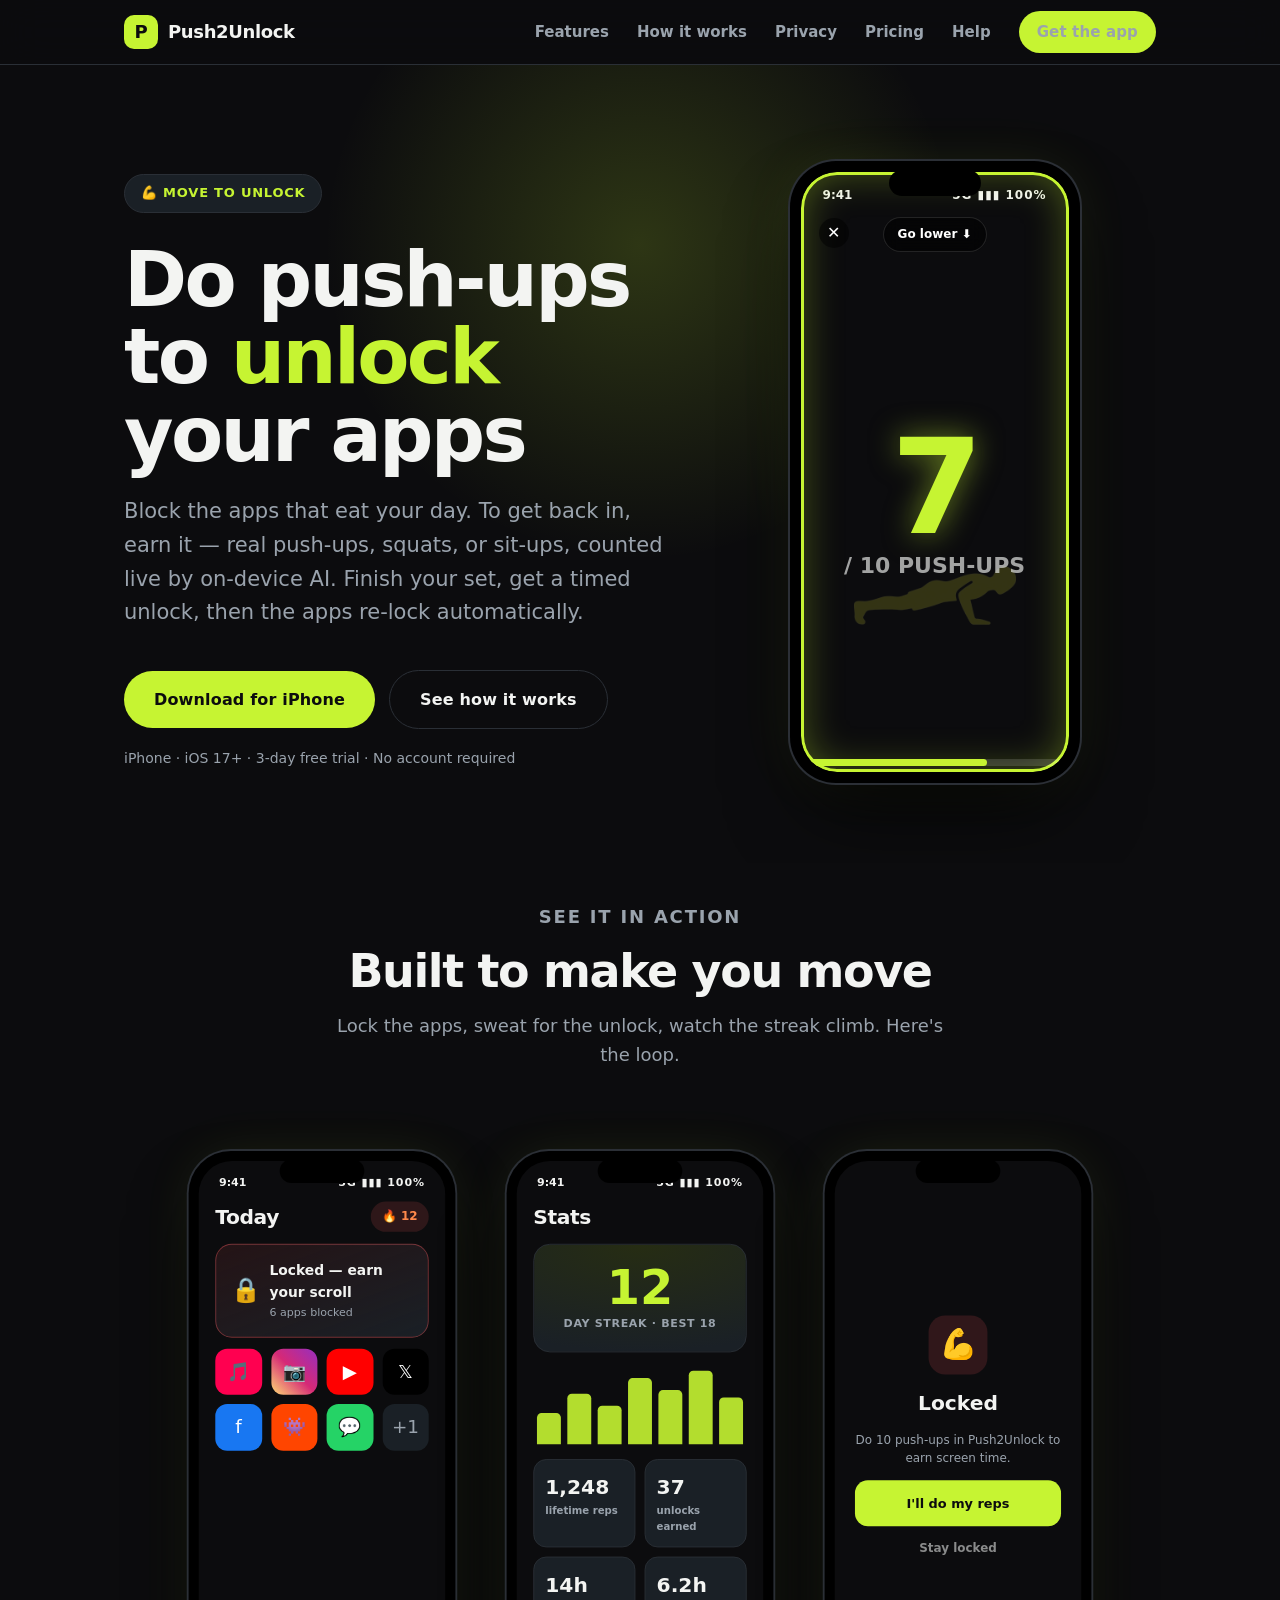
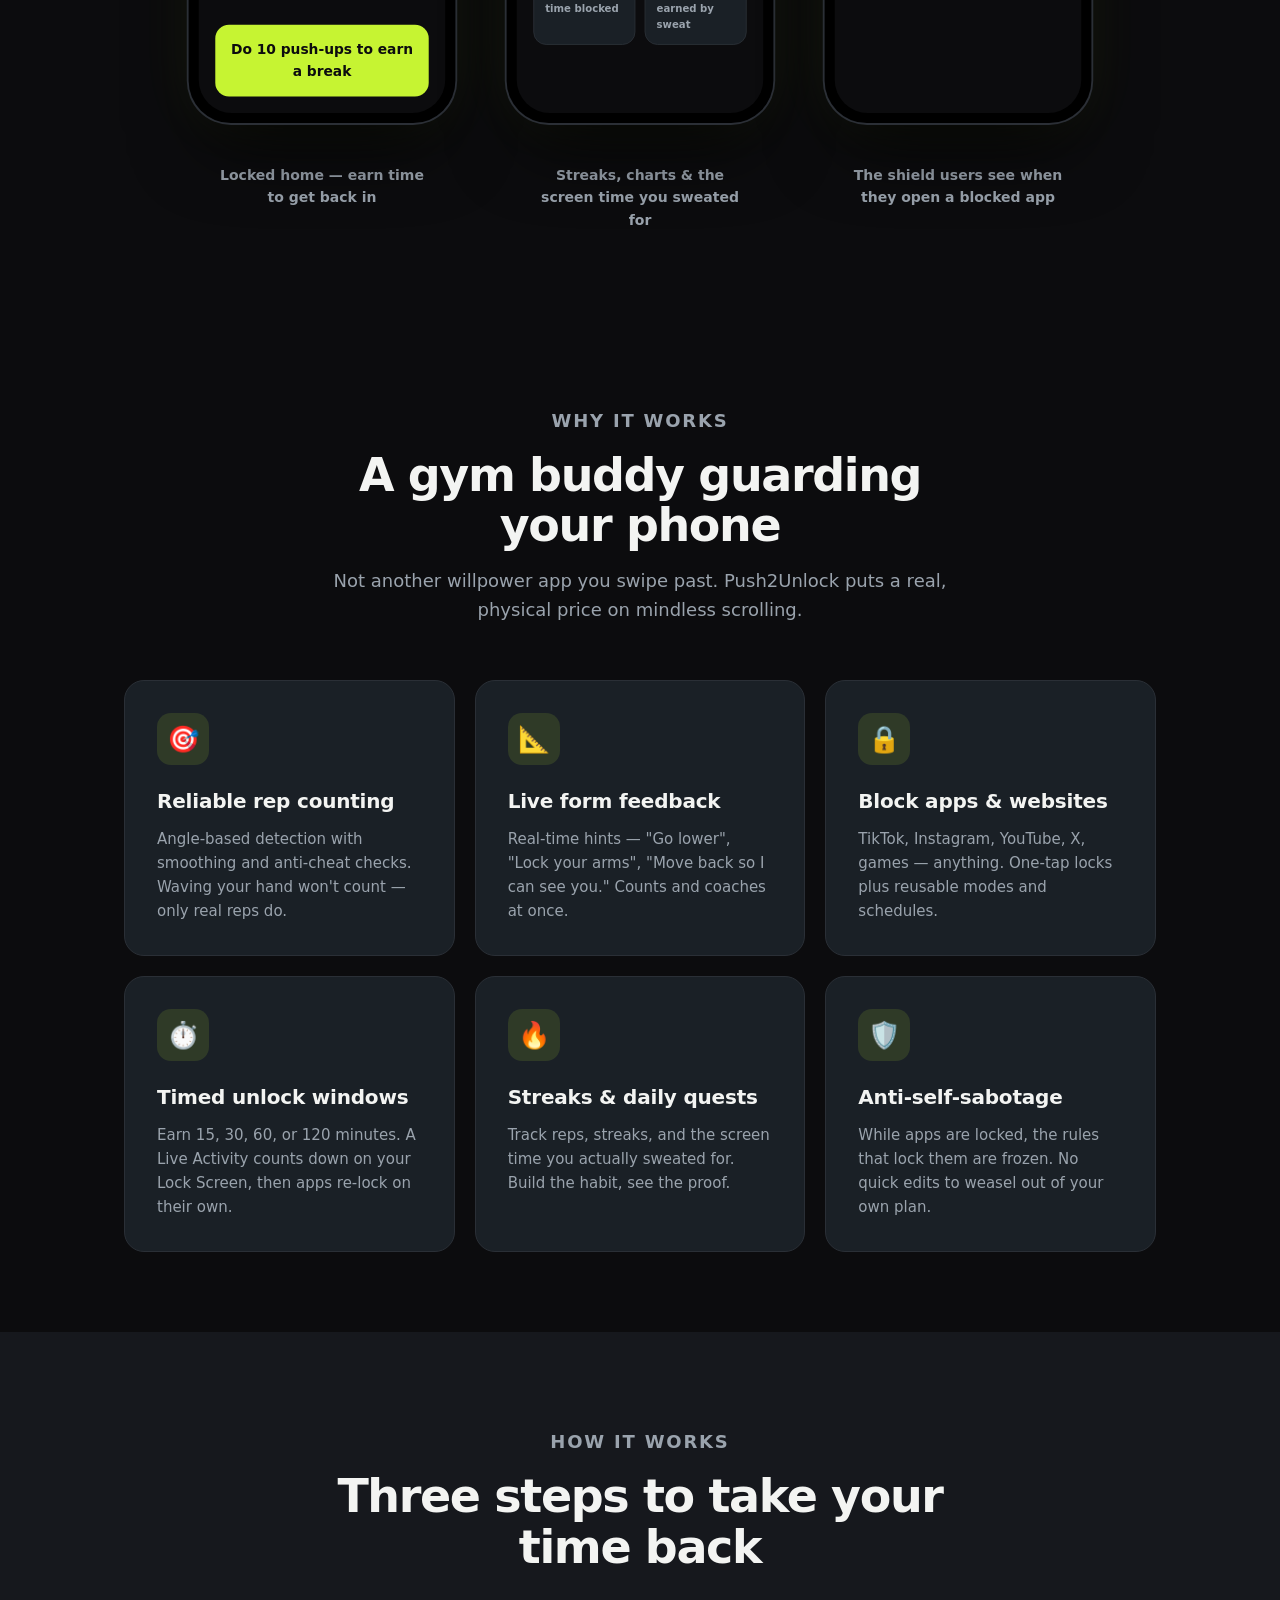
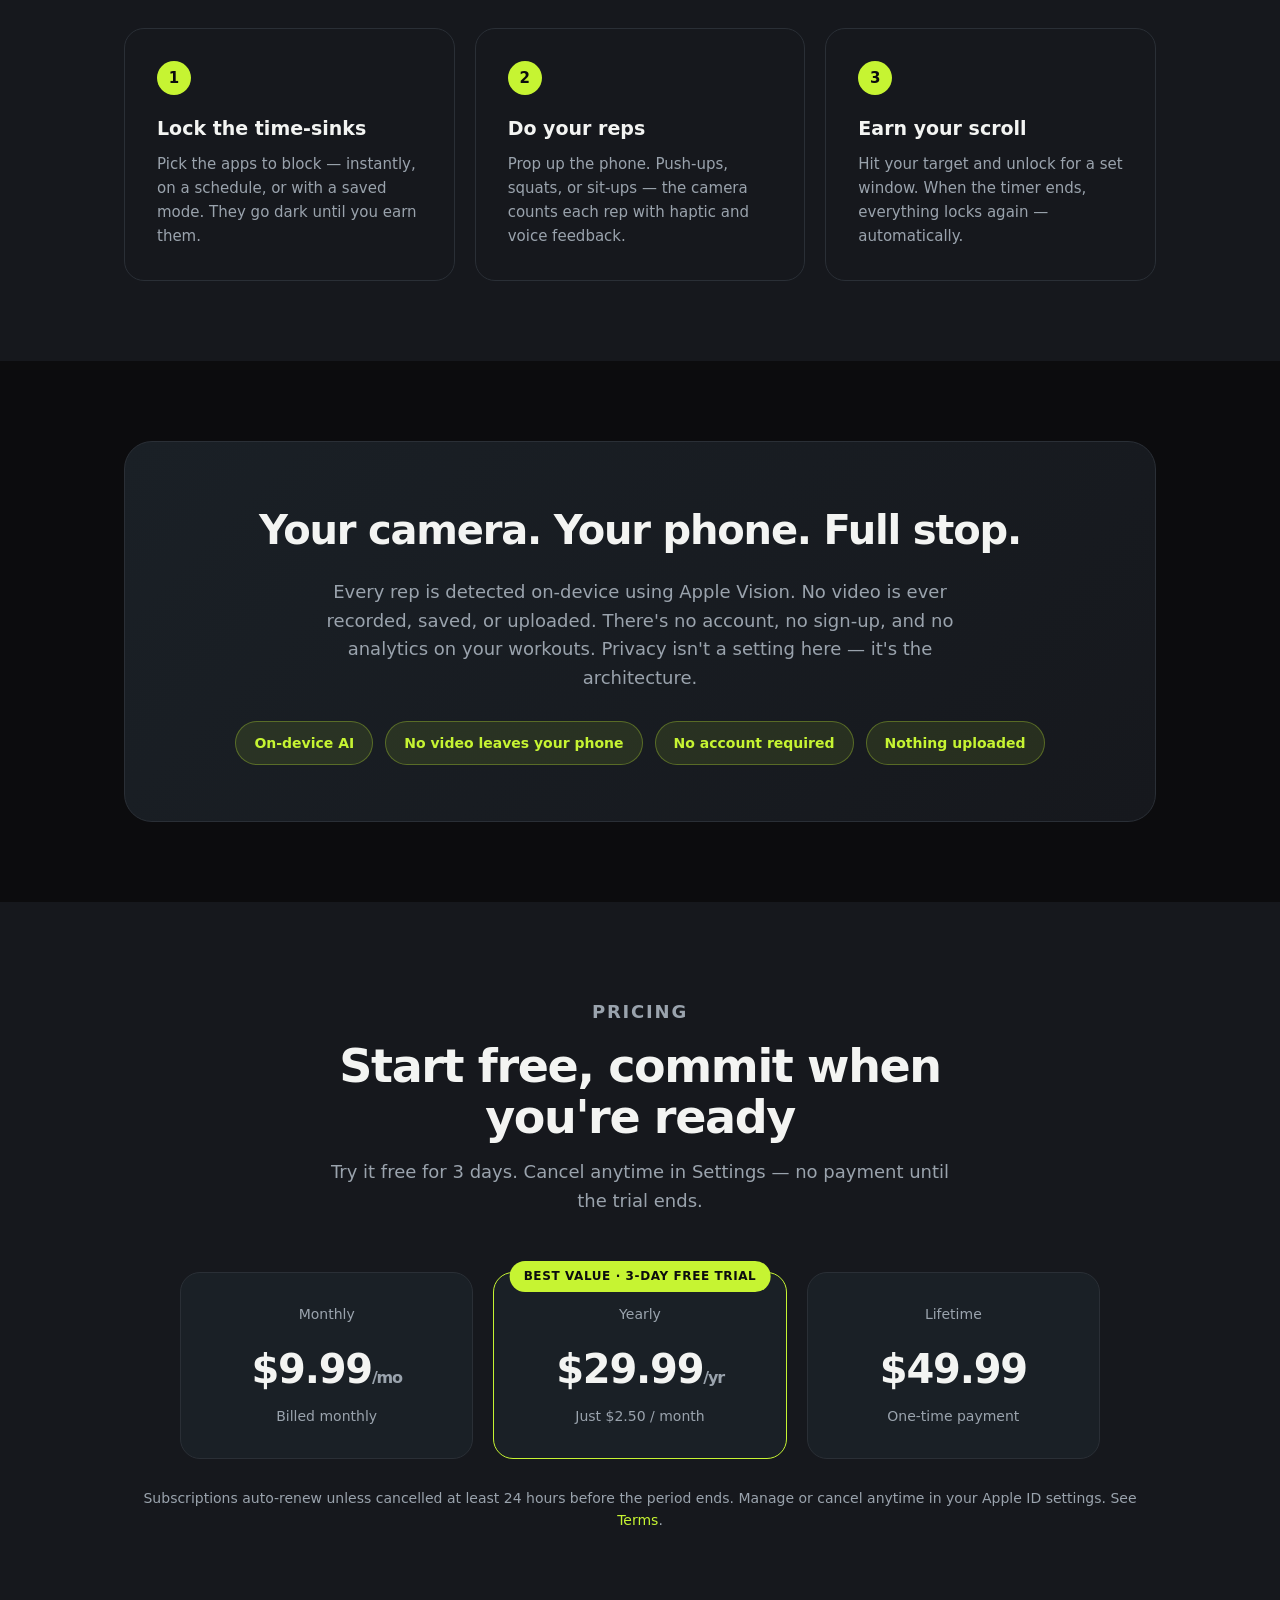
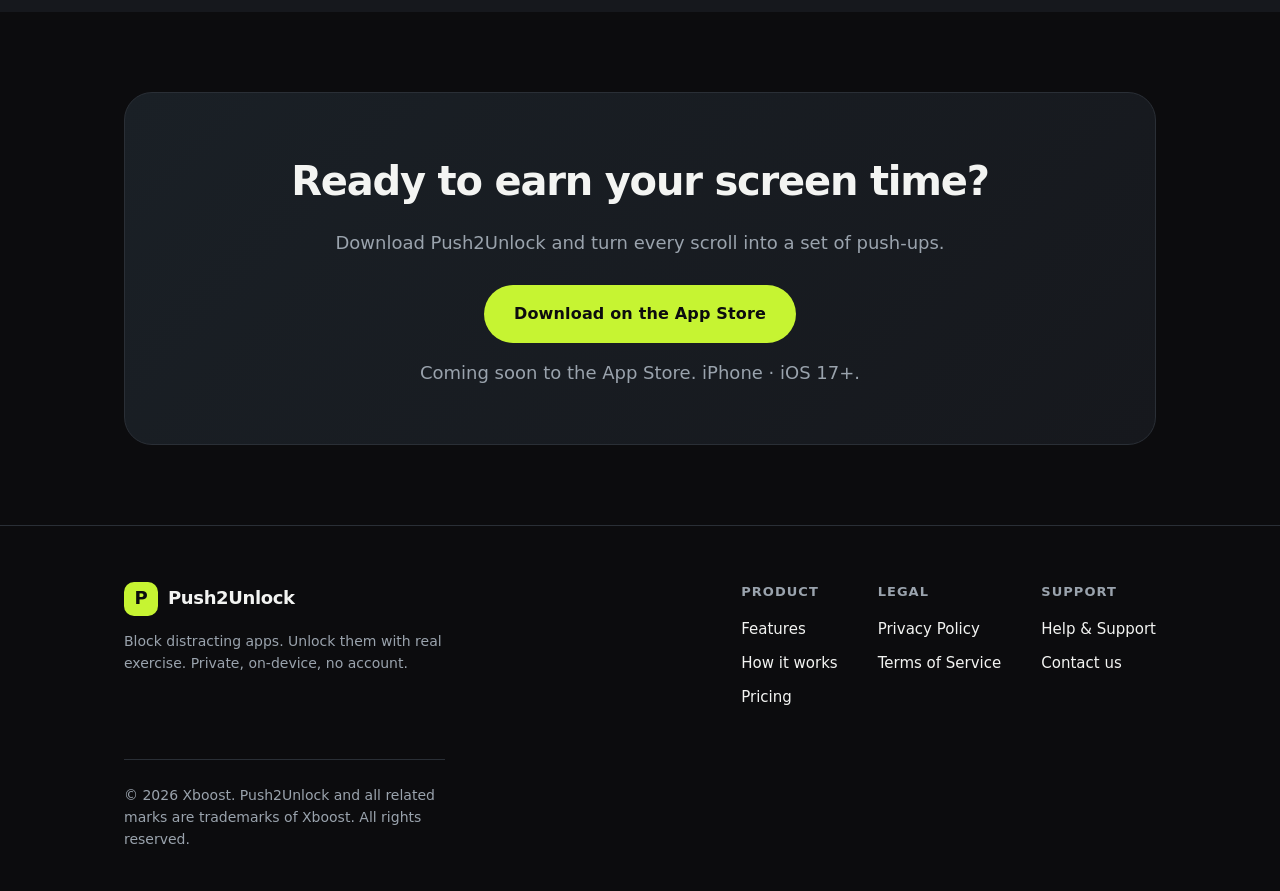
==== commit e3bf98ac: "feat: add Help & Support page Add help.html with contact cards and FAQ accordion covering setup, per" ====
--- a/index.html
+++ b/index.html
@@ -20,6 +20,7 @@
         <a href="#how">How it works</a>
         <a href="#privacy">Privacy</a>
         <a href="#pricing">Pricing</a>
+        <a href="help.html">Help</a>
         <a href="#download" class="btn btn-sm">Get the app</a>
       </div>
     </div>
@@ -304,6 +305,7 @@
         </div>
         <div class="footer-col">
           <h4>Support</h4>
+          <a href="help.html">Help &amp; Support</a>
           <a href="mailto:victor@xboostapp.io">Contact us</a>
         </div>
       </div>
--- a/styles.css
+++ b/styles.css
@@ -176,6 +176,42 @@
 .callout { background: rgba(198,244,50,0.08); border: 1px solid rgba(198,244,50,0.25); border-radius: 14px; padding: 20px 24px; margin: 24px 0; }
 .callout p { color: var(--paper); margin: 0; }
 
+/* ---------- Help & Support ---------- */
+.help-cards { display: grid; gap: 16px; grid-template-columns: repeat(3, 1fr); margin: 8px 0 44px; }
+@media (max-width: 860px) { .help-cards { grid-template-columns: 1fr; } }
+.help-card {
+  background: var(--ink-card); border: 1px solid var(--border); border-radius: var(--radius);
+  padding: 24px; transition: border-color .15s ease, transform .15s ease;
+}
+.help-card:hover { border-color: var(--volt); transform: translateY(-3px); }
+.help-card .ico { font-size: 26px; margin-bottom: 12px; }
+.help-card h3 { font-size: 17px; font-weight: 800; margin-bottom: 6px; }
+.help-card p { color: var(--fog); font-size: 14px; margin-bottom: 12px; }
+.help-card a { font-weight: 700; font-size: 14px; }
+
+.faq details {
+  border: 1px solid var(--border); border-radius: 14px; background: var(--ink-card);
+  margin-bottom: 12px; overflow: hidden;
+}
+.faq details[open] { border-color: rgba(198,244,50,0.35); }
+.faq summary {
+  list-style: none; cursor: pointer; padding: 18px 22px;
+  font-weight: 700; font-size: 16px; color: var(--paper);
+  display: flex; justify-content: space-between; align-items: center; gap: 16px;
+}
+.faq summary::-webkit-details-marker { display: none; }
+.faq summary::after {
+  content: "+"; color: var(--volt); font-size: 22px; font-weight: 700;
+  line-height: 1; flex: none; transition: transform .2s ease;
+}
+.faq details[open] summary::after { transform: rotate(45deg); }
+.faq summary:hover { color: var(--volt); }
+.faq .body { padding: 0 22px 20px; }
+.faq .body p, .faq .body li { color: #C9CFD6; font-size: 15px; margin-bottom: 12px; }
+.faq .body ul, .faq .body ol { padding-left: 22px; margin-bottom: 12px; }
+.faq .body li { margin-bottom: 6px; }
+.faq .body strong { color: var(--paper); }
+
 /* ============ Phone mockups ============ */
 .device {
   position: relative;
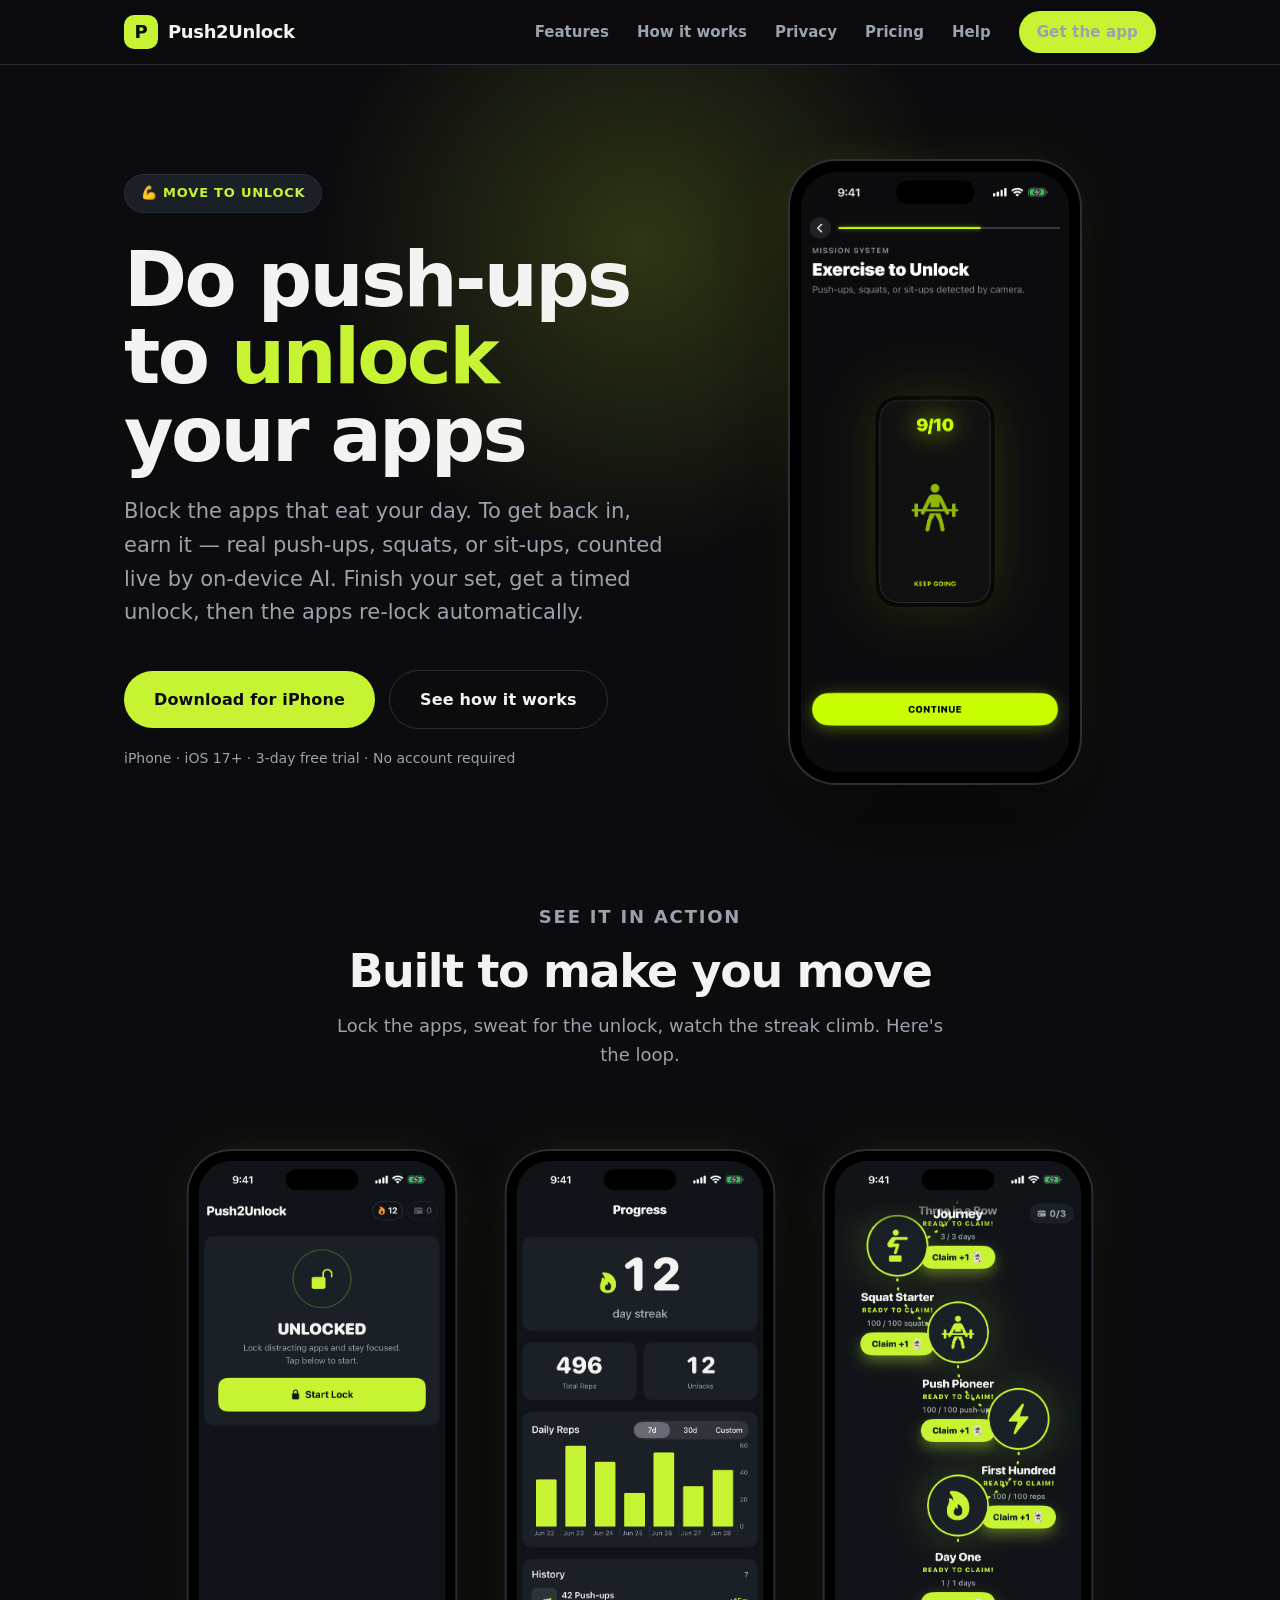
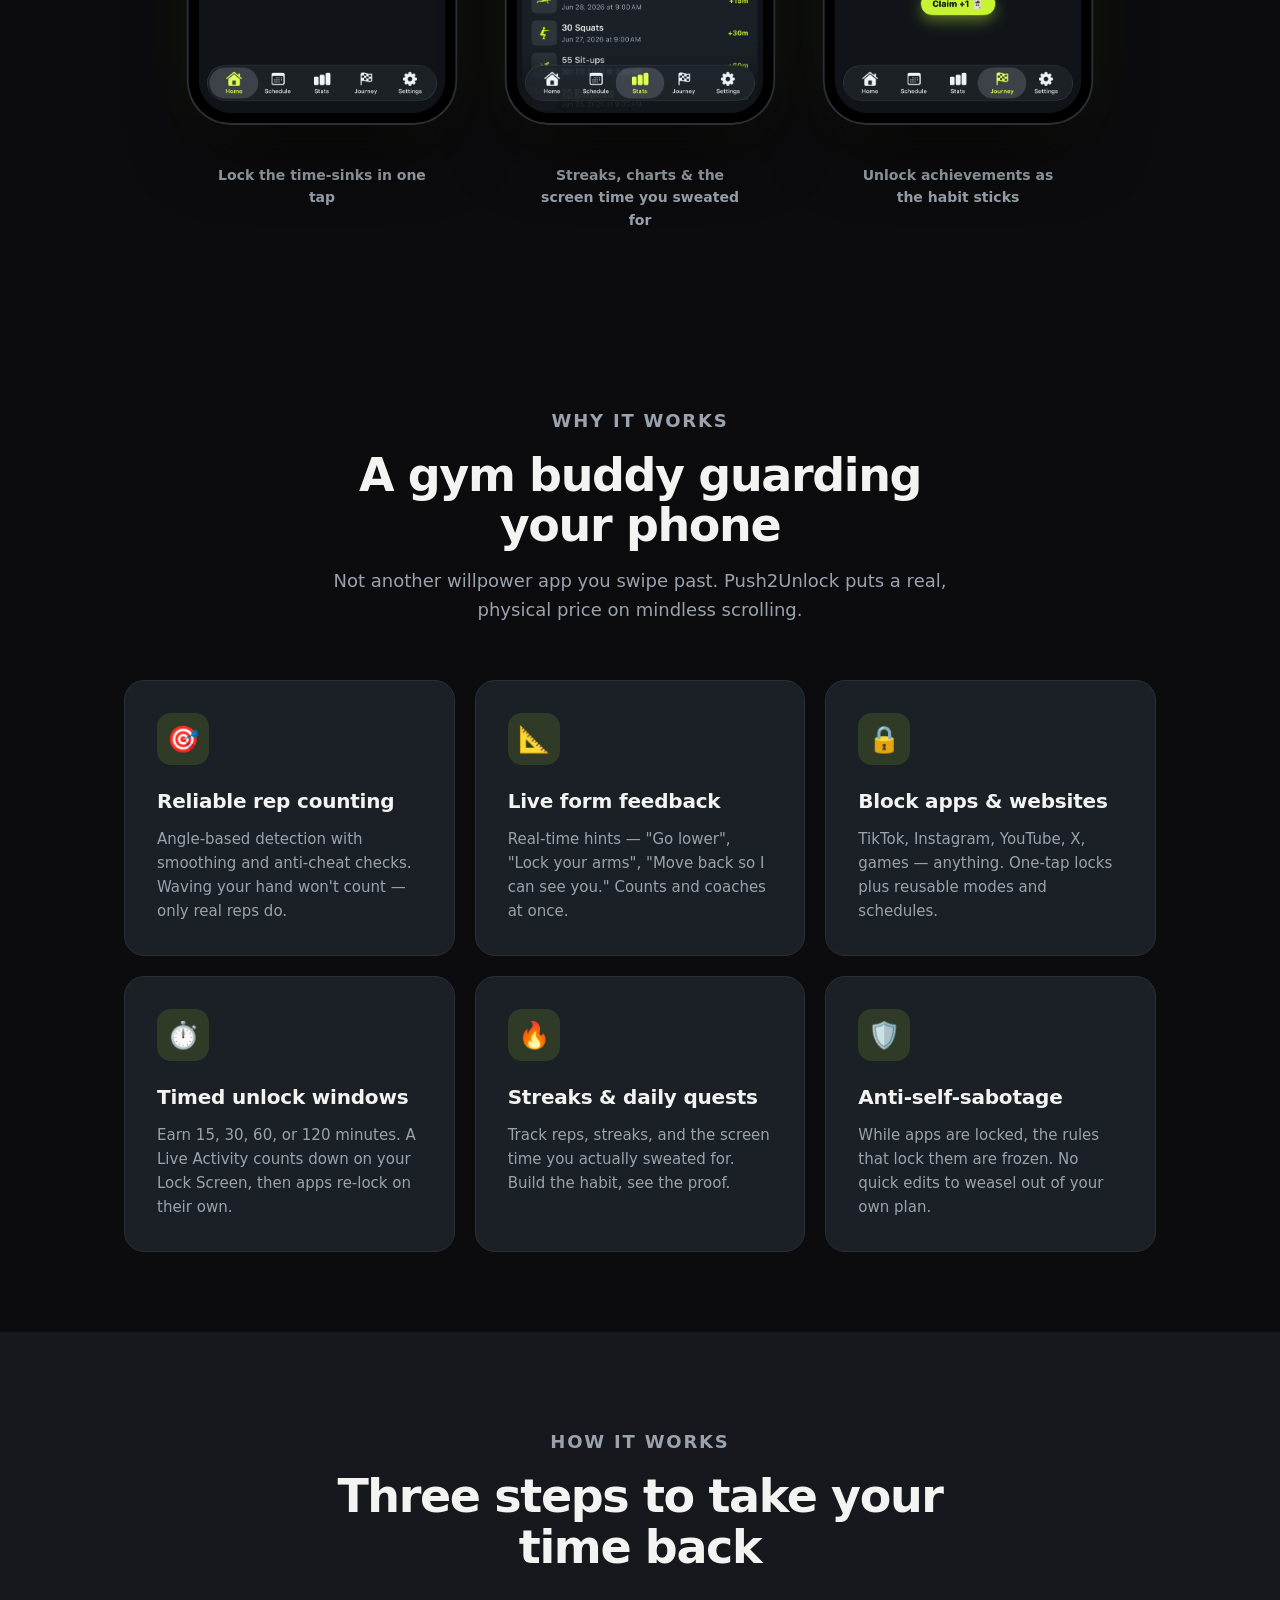
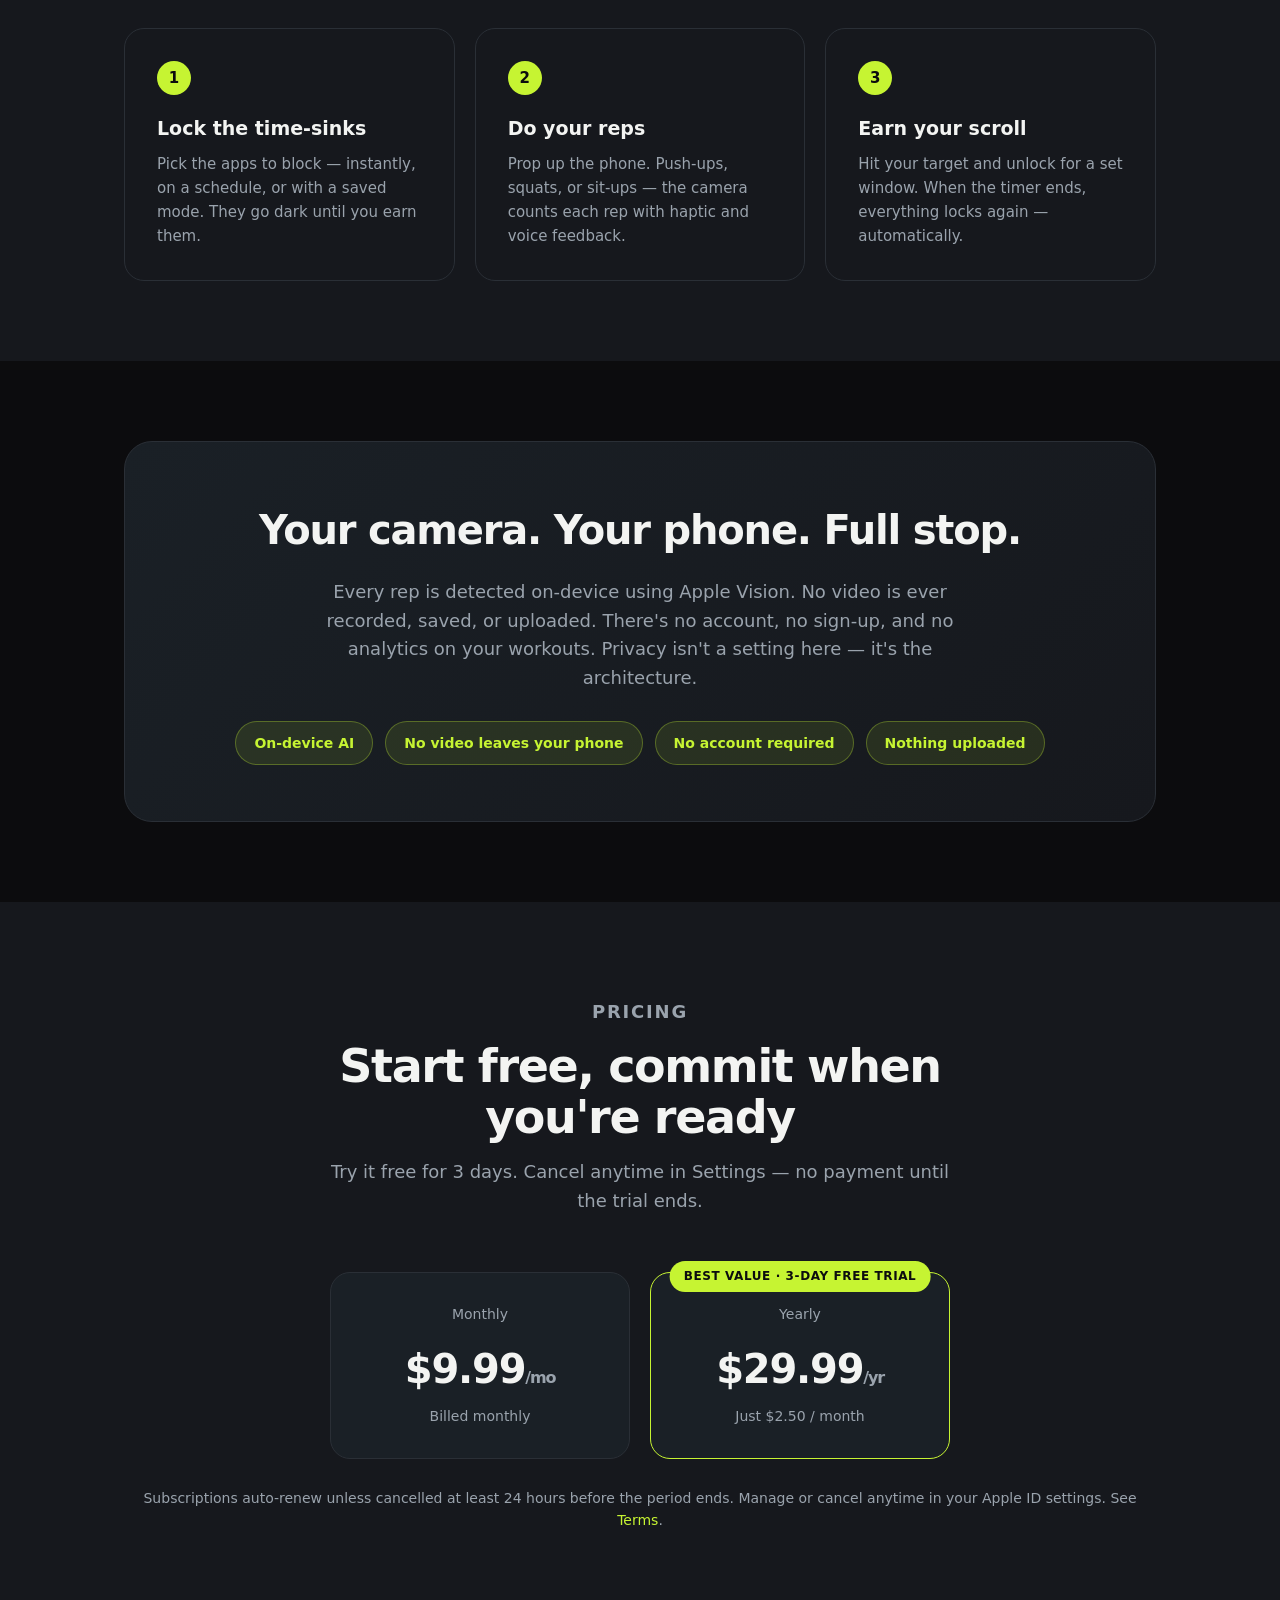
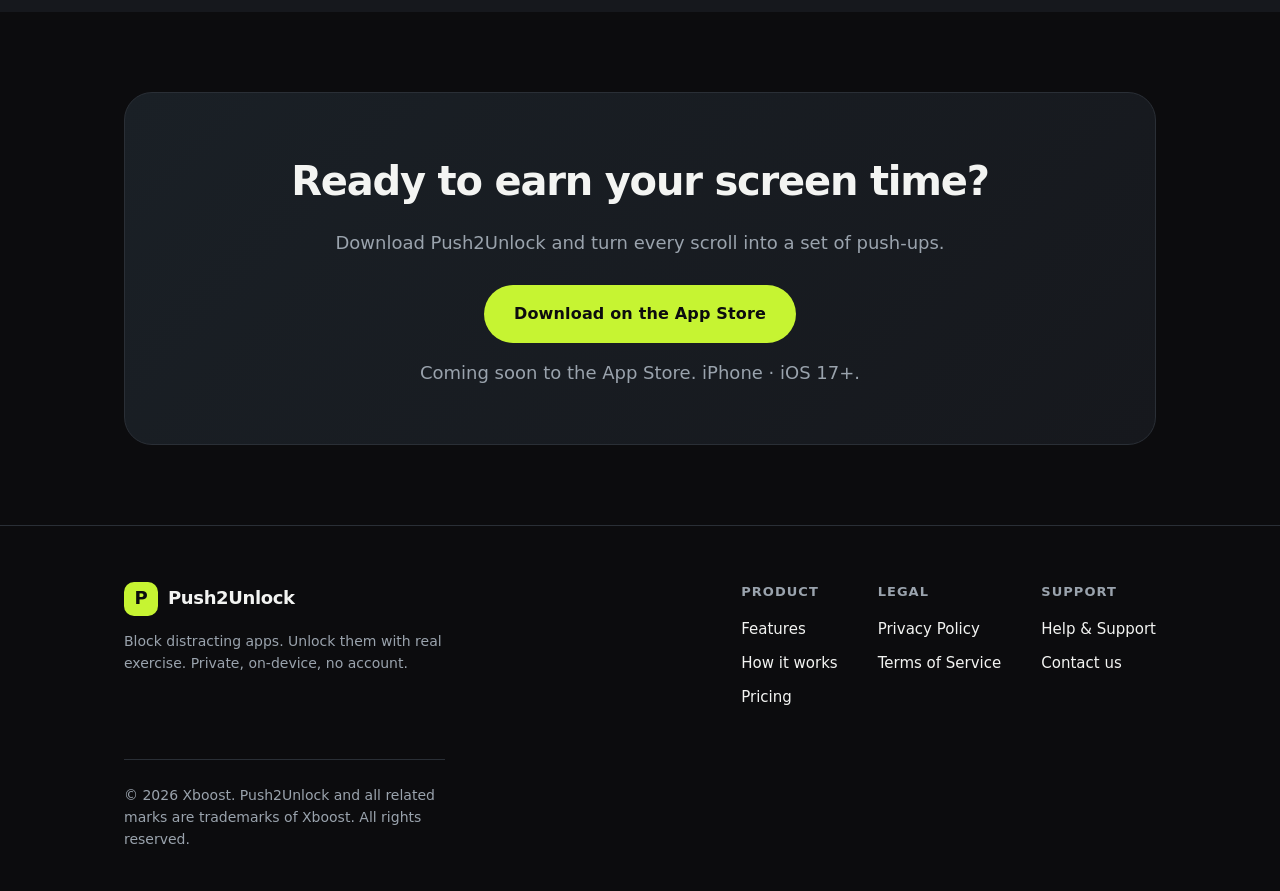
==== commit 012ced17: "feat: use real app screenshots, drop Lifetime plan Replace CSS phone mockups (hero + gallery) with r" ====
--- a/index.html
+++ b/index.html
@@ -43,19 +43,9 @@
         <p class="note">iPhone · iOS 17+ · 3-day free trial · No account required</p>
       </div>
       <div class="hero-phones">
-        <!-- Workout counter takeover -->
         <div class="device">
-          <div class="notch"></div>
-          <div class="screen scr-workout">
-            <div class="statusbar"><span>9:41</span><span style="letter-spacing:1px;">5G ▮▮▮ 100%</span></div>
-            <div class="wk-x">✕</div>
-            <img class="wk-sil" src="assets/push-ups.png" alt="" />
-            <div class="wk-pill">Go lower ⬇</div>
-            <div class="wk-count">
-              <div class="big">7</div>
-              <div class="of">/ 10 PUSH-UPS</div>
-            </div>
-            <div class="wk-bar"><i></i></div>
+          <div class="screen">
+            <img class="shot" src="assets/screen-demo.png" alt="Push2Unlock counting push-ups live to earn an unlock" />
           </div>
         </div>
       </div>
@@ -71,82 +61,31 @@
       </div>
       <div class="gallery">
 
-        <!-- Home — locked -->
         <figure>
           <div class="device">
-            <div class="notch"></div>
             <div class="screen">
-              <div class="statusbar"><span>9:41</span><span style="letter-spacing:1px;">5G ▮▮▮ 100%</span></div>
-              <div class="scr-pad">
-                <div class="appbar"><span class="ttl">Today</span><span class="flame">🔥 12</span></div>
-                <div class="uicard locked">
-                  <div class="lock-status">
-                    <span class="em">🔒</span>
-                    <div>
-                      <div class="t">Locked — earn your scroll</div>
-                      <div class="s">6 apps blocked</div>
-                    </div>
-                  </div>
-                </div>
-                <div class="appgrid">
-                  <div class="ic" style="background:#FF0050;">🎵</div>
-                  <div class="ic" style="background:linear-gradient(45deg,#feda75,#d62976,#962fbf);">📷</div>
-                  <div class="ic" style="background:#FF0000;">▶</div>
-                  <div class="ic" style="background:#000;">𝕏</div>
-                  <div class="ic" style="background:#1877F2;">f</div>
-                  <div class="ic" style="background:#FF4500;">👾</div>
-                  <div class="ic" style="background:#25D366;">💬</div>
-                  <div class="ic" style="background:var(--ink-card);color:var(--fog);">+1</div>
-                </div>
-                <div style="flex:1;"></div>
-                <div class="btn-fill lg">Do 10 push-ups to earn a break</div>
-              </div>
+              <img class="shot" src="assets/screen-home.png" alt="Push2Unlock home screen with a one-tap Start Lock button" />
             </div>
           </div>
-          <figcaption>Locked home — earn time to get back in</figcaption>
+          <figcaption>Lock the time-sinks in one tap</figcaption>
         </figure>
 
-        <!-- Stats -->
         <figure>
           <div class="device">
-            <div class="notch"></div>
             <div class="screen">
-              <div class="statusbar"><span>9:41</span><span style="letter-spacing:1px;">5G ▮▮▮ 100%</span></div>
-              <div class="scr-pad">
-                <div class="appbar"><span class="ttl">Stats</span></div>
-                <div class="streak-hero">
-                  <div class="n">12</div>
-                  <div class="l">day streak · best 18</div>
-                </div>
-                <div class="chart">
-                  <i style="height:40%"></i><i style="height:65%"></i><i style="height:50%"></i>
-                  <i style="height:85%"></i><i style="height:70%"></i><i style="height:95%"></i><i style="height:60%"></i>
-                </div>
-                <div class="statrow">
-                  <div class="stat-mini"><div class="v">1,248</div><div class="k">lifetime reps</div></div>
-                  <div class="stat-mini"><div class="v">37</div><div class="k">unlocks earned</div></div>
-                  <div class="stat-mini"><div class="v">14h</div><div class="k">time blocked</div></div>
-                  <div class="stat-mini"><div class="v">6.2h</div><div class="k">earned by sweat</div></div>
-                </div>
-              </div>
+              <img class="shot" src="assets/screen-stats.png" alt="Progress screen showing streak, total reps and daily reps chart" />
             </div>
           </div>
           <figcaption>Streaks, charts & the screen time you sweated for</figcaption>
         </figure>
 
-        <!-- Shield (on a blocked app) -->
         <figure>
           <div class="device">
-            <div class="notch"></div>
-            <div class="screen scr-shield">
-              <div class="lk">💪</div>
-              <h4>Locked</h4>
-              <p>Do 10 push-ups in Push2Unlock to earn screen time.</p>
-              <div class="b1">I'll do my reps</div>
-              <div class="b2">Stay locked</div>
+            <div class="screen">
+              <img class="shot" src="assets/screen-journey.png" alt="Journey screen with achievements to claim as you build the habit" />
             </div>
           </div>
-          <figcaption>The shield users see when they open a blocked app</figcaption>
+          <figcaption>Unlock achievements as the habit sticks</figcaption>
         </figure>
 
       </div>
@@ -259,11 +198,6 @@
           <div class="price">$29.99<small>/yr</small></div>
           <div class="term">Just $2.50 / month</div>
         </div>
-        <div class="plan">
-          <div class="term">Lifetime</div>
-          <div class="price">$49.99</div>
-          <div class="term">One-time payment</div>
-        </div>
       </div>
       <p class="note" style="text-align:center; margin-top:28px;">
         Subscriptions auto-renew unless cancelled at least 24 hours before the period ends.
--- a/styles.css
+++ b/styles.css
@@ -135,8 +135,8 @@
 .pill { background: rgba(198,244,50,0.1); border: 1px solid rgba(198,244,50,0.3); color: var(--volt); font-weight: 700; font-size: 14px; padding: 10px 18px; border-radius: 999px; }
 
 /* pricing */
-.plans { display: grid; gap: 20px; grid-template-columns: repeat(3, 1fr); max-width: 920px; margin: 0 auto; }
-@media (max-width: 860px) { .plans { grid-template-columns: 1fr; } }
+.plans { display: grid; gap: 20px; grid-template-columns: repeat(2, minmax(0, 300px)); justify-content: center; margin: 0 auto; }
+@media (max-width: 640px) { .plans { grid-template-columns: minmax(0, 340px); } }
 .plan { background: var(--ink-card); border: 1px solid var(--border); border-radius: var(--radius); padding: 30px; text-align: center; position: relative; }
 .plan.featured { border-color: var(--volt); }
 .plan .badge { position: absolute; top: -12px; left: 50%; transform: translateX(-50%); background: var(--volt); color: var(--ink); font-weight: 800; font-size: 12px; letter-spacing: 0.05em; padding: 6px 14px; border-radius: 999px; white-space: nowrap; }
@@ -305,3 +305,6 @@
 .gallery figure { display: flex; flex-direction: column; align-items: center; gap: 16px; }
 .gallery figcaption { color: var(--fog); font-size: 14px; font-weight: 600; max-width: 22ch; text-align: center; }
 .gallery .device { transform: scale(0.92); }
+
+/* real screenshots inside the device frame */
+.device .screen .shot { width: 100%; height: 100%; object-fit: cover; object-position: top center; display: block; }
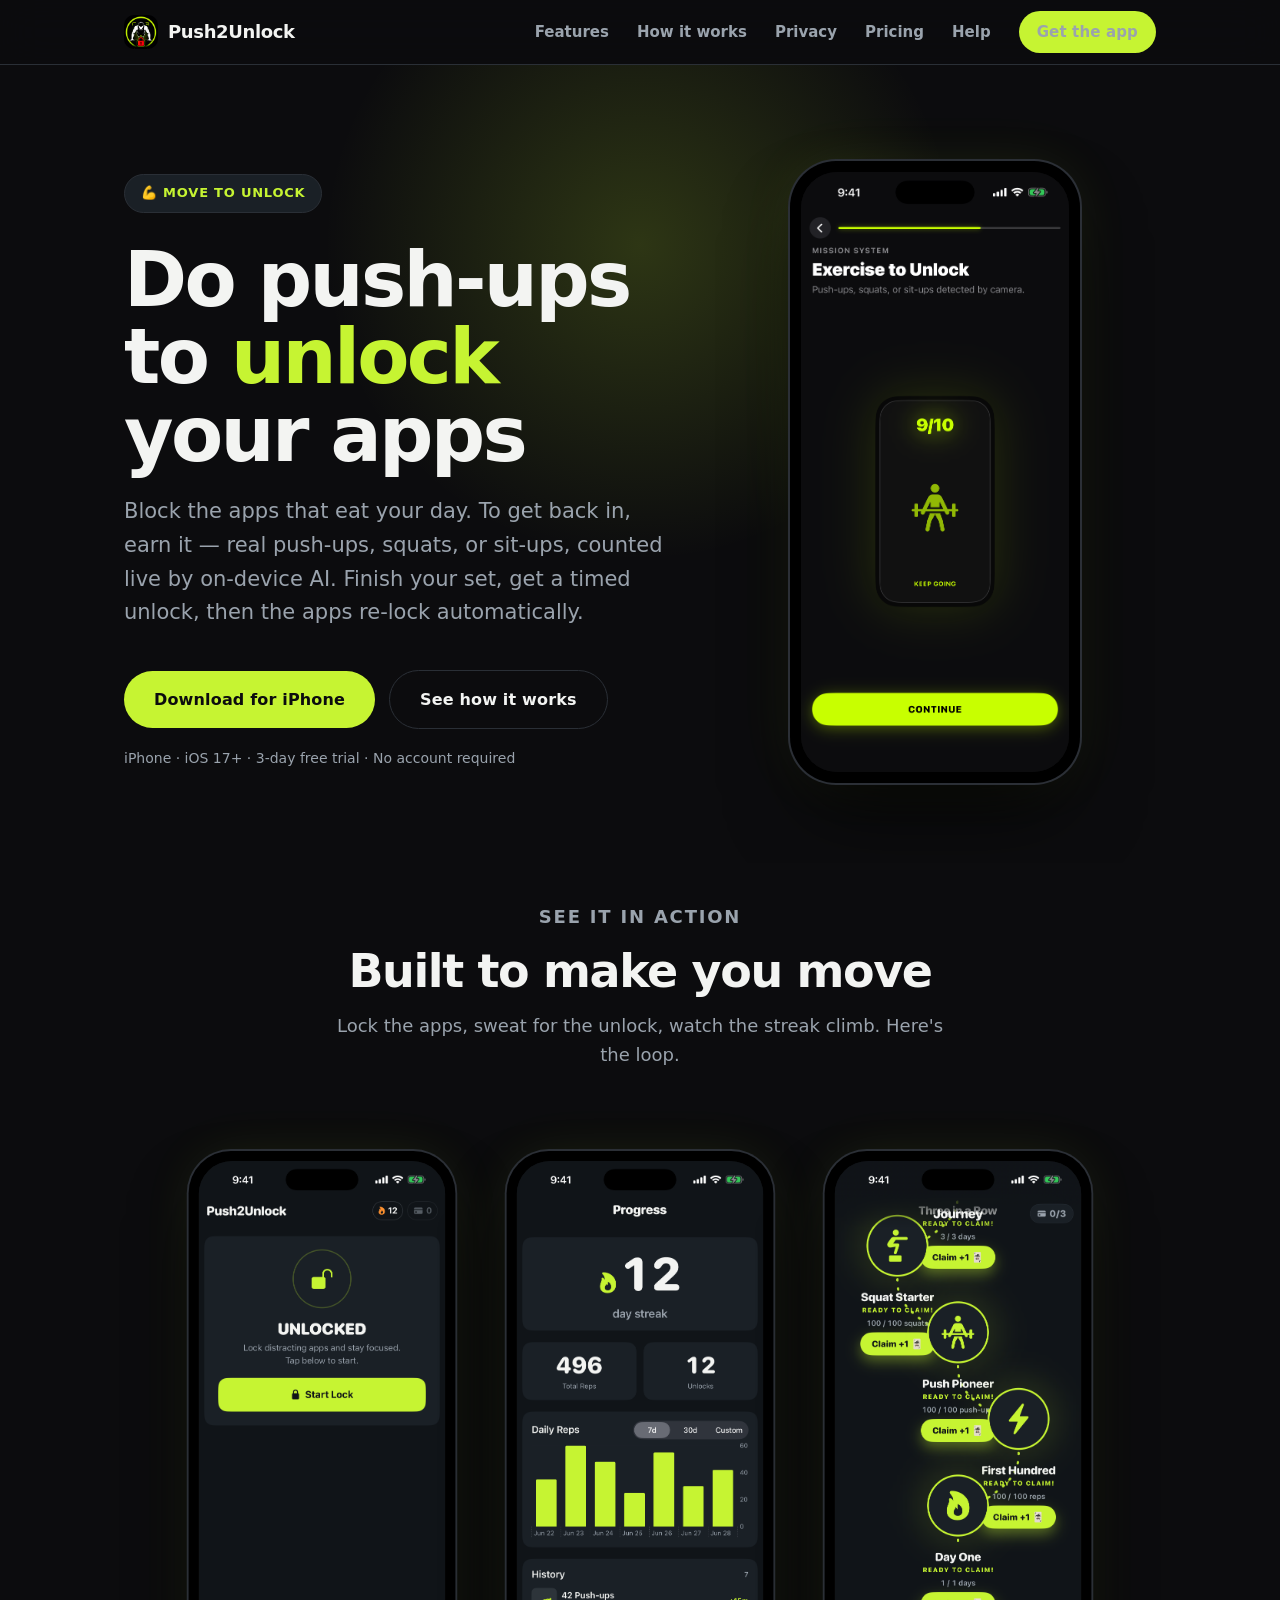
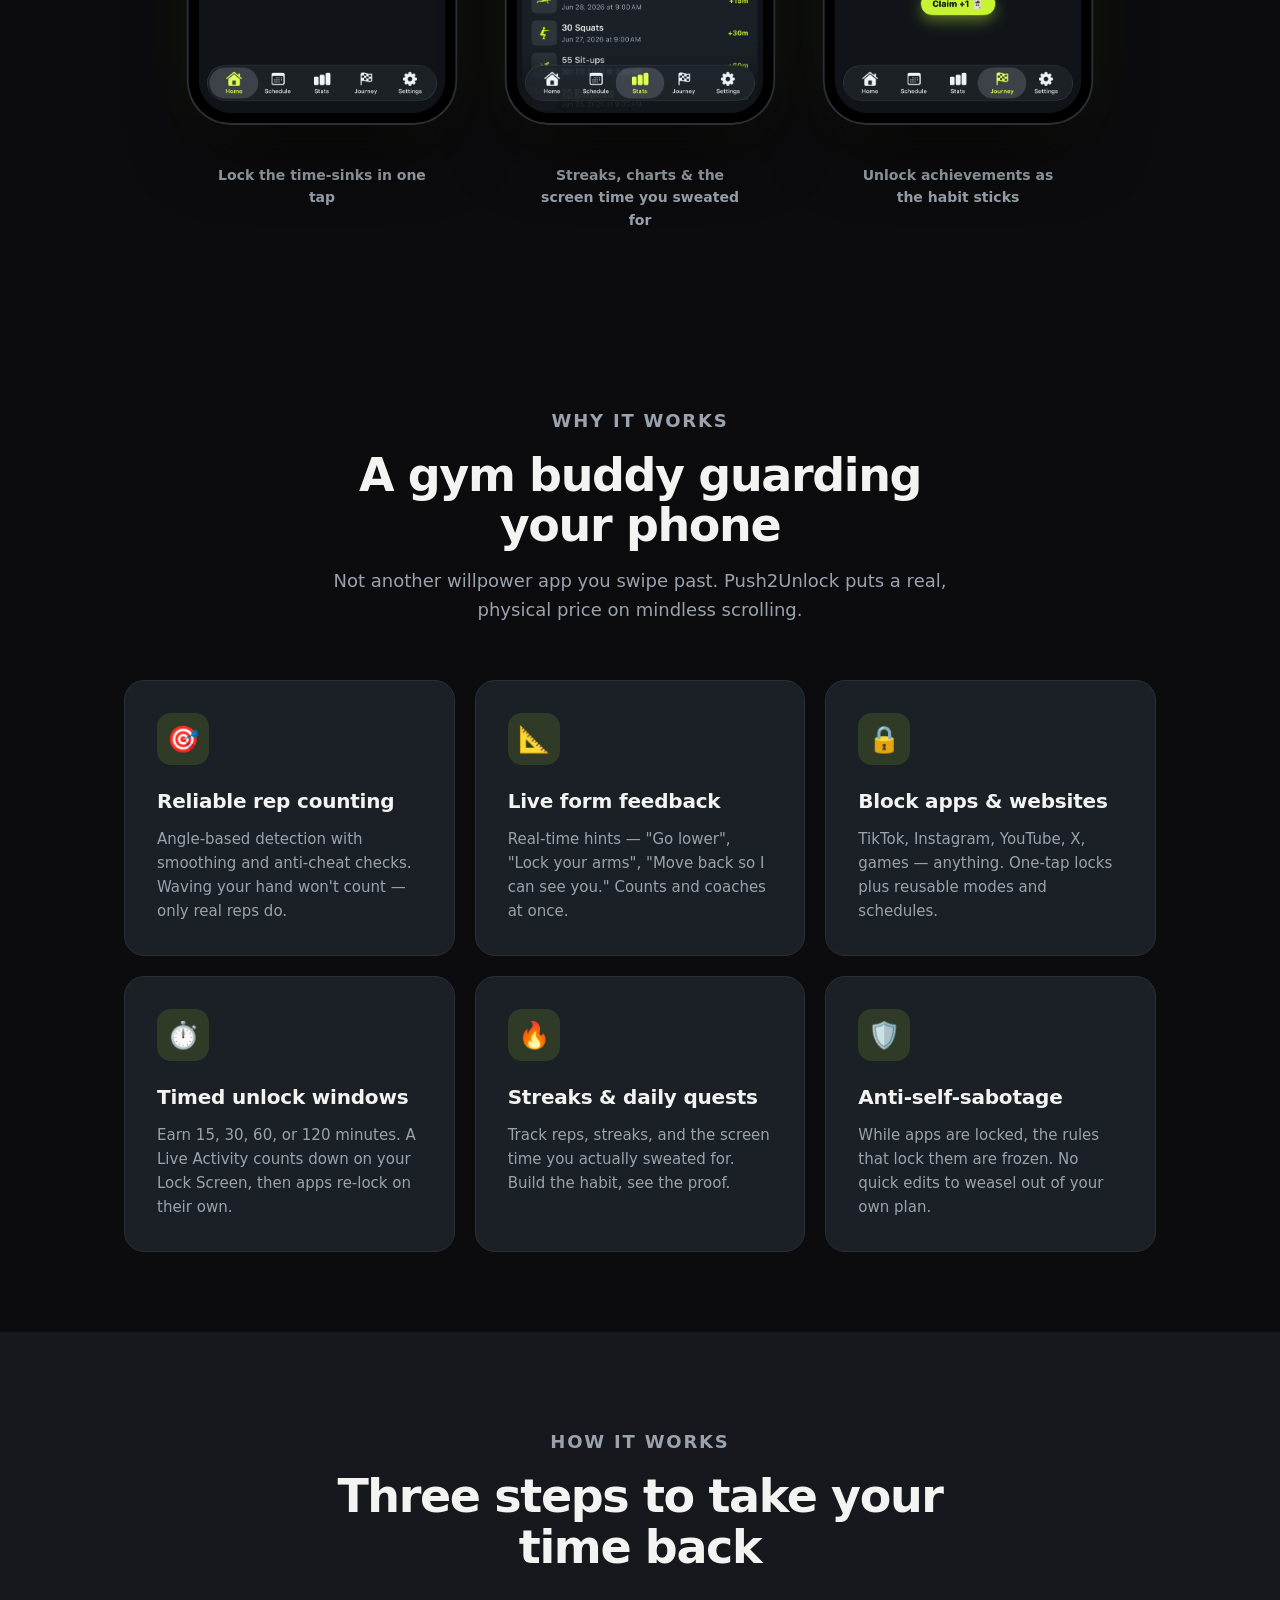
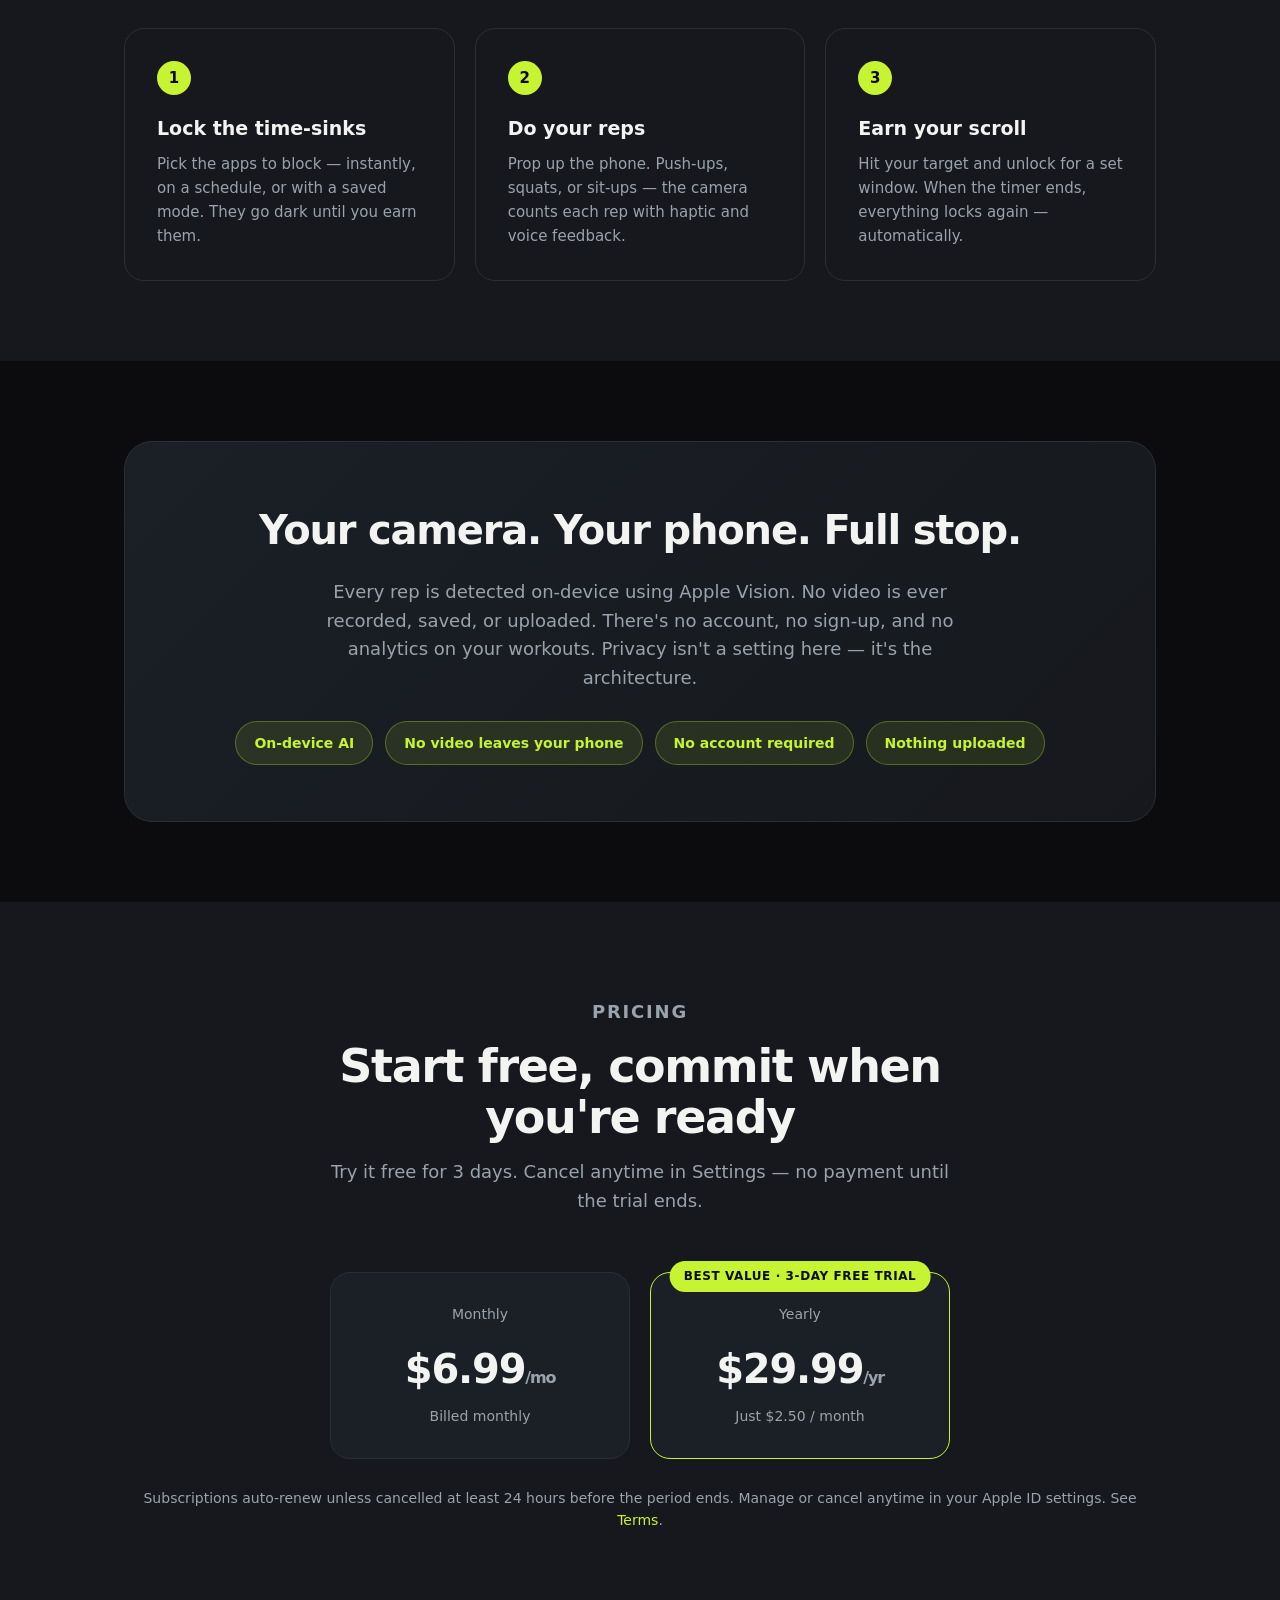
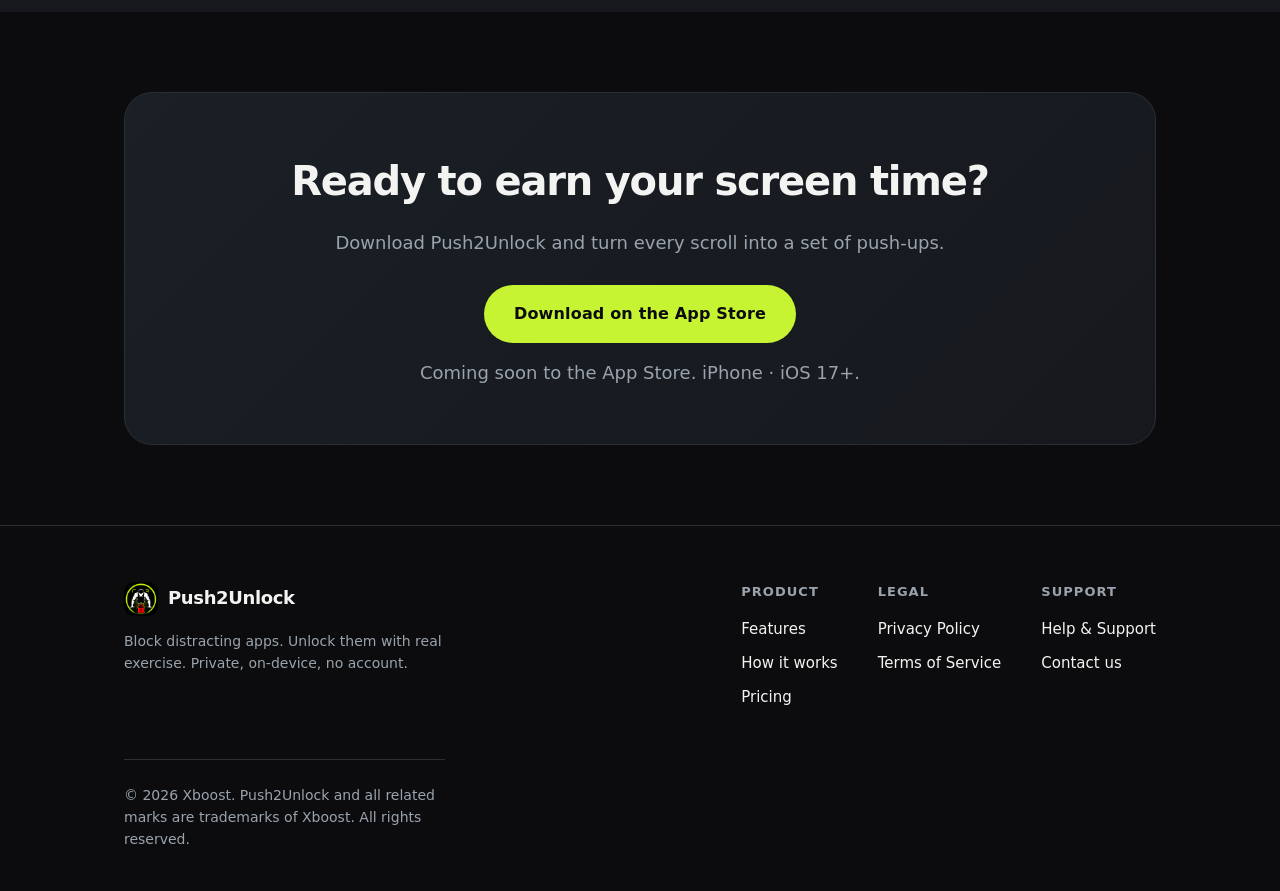
==== commit 971c642d: "feat: swap in app-icon logo, add favicon, drop monthly to $6.99 Replace the CSS "P" brand mark with " ====
--- a/index.html
+++ b/index.html
@@ -8,13 +8,15 @@
   <meta property="og:title" content="Push2Unlock — Do Push-Ups to Unlock Your Apps" />
   <meta property="og:description" content="Block TikTok, Instagram, YouTube & more. Unlock them with real exercise. Private, on-device rep counting." />
   <meta property="og:type" content="website" />
+  <link rel="icon" type="image/png" href="assets/favicon.png" />
+  <link rel="apple-touch-icon" href="assets/favicon.png" />
   <link rel="stylesheet" href="styles.css" />
 </head>
 <body>
 
   <nav class="nav">
     <div class="wrap">
-      <a href="index.html" class="brand"><span class="mark">P</span>Push2Unlock</a>
+      <a href="index.html" class="brand"><img class="mark" src="assets/logo.png" alt="Push2Unlock" />Push2Unlock</a>
       <div class="nav-links">
         <a href="#features">Features</a>
         <a href="#how">How it works</a>
@@ -189,7 +191,7 @@
       <div class="plans">
         <div class="plan">
           <div class="term">Monthly</div>
-          <div class="price">$9.99<small>/mo</small></div>
+          <div class="price">$6.99<small>/mo</small></div>
           <div class="term">Billed monthly</div>
         </div>
         <div class="plan featured">
@@ -222,7 +224,7 @@
   <footer class="footer">
     <div class="wrap">
       <div>
-        <a href="index.html" class="brand"><span class="mark">P</span>Push2Unlock</a>
+        <a href="index.html" class="brand"><img class="mark" src="assets/logo.png" alt="Push2Unlock" />Push2Unlock</a>
         <p>Block distracting apps. Unlock them with real exercise. Private, on-device, no account.</p>
       </div>
       <div class="footer-links">
--- a/styles.css
+++ b/styles.css
@@ -44,8 +44,7 @@
 .brand:hover { text-decoration: none; }
 .brand .mark {
   width: 34px; height: 34px; border-radius: 10px;
-  background: var(--volt); color: var(--ink);
-  display: grid; place-items: center; font-size: 18px; font-weight: 900;
+  object-fit: cover; display: block; flex: none;
 }
 .nav-links { display: flex; gap: 28px; align-items: center; }
 .nav-links a { color: var(--fog); font-size: 15px; font-weight: 600; }
